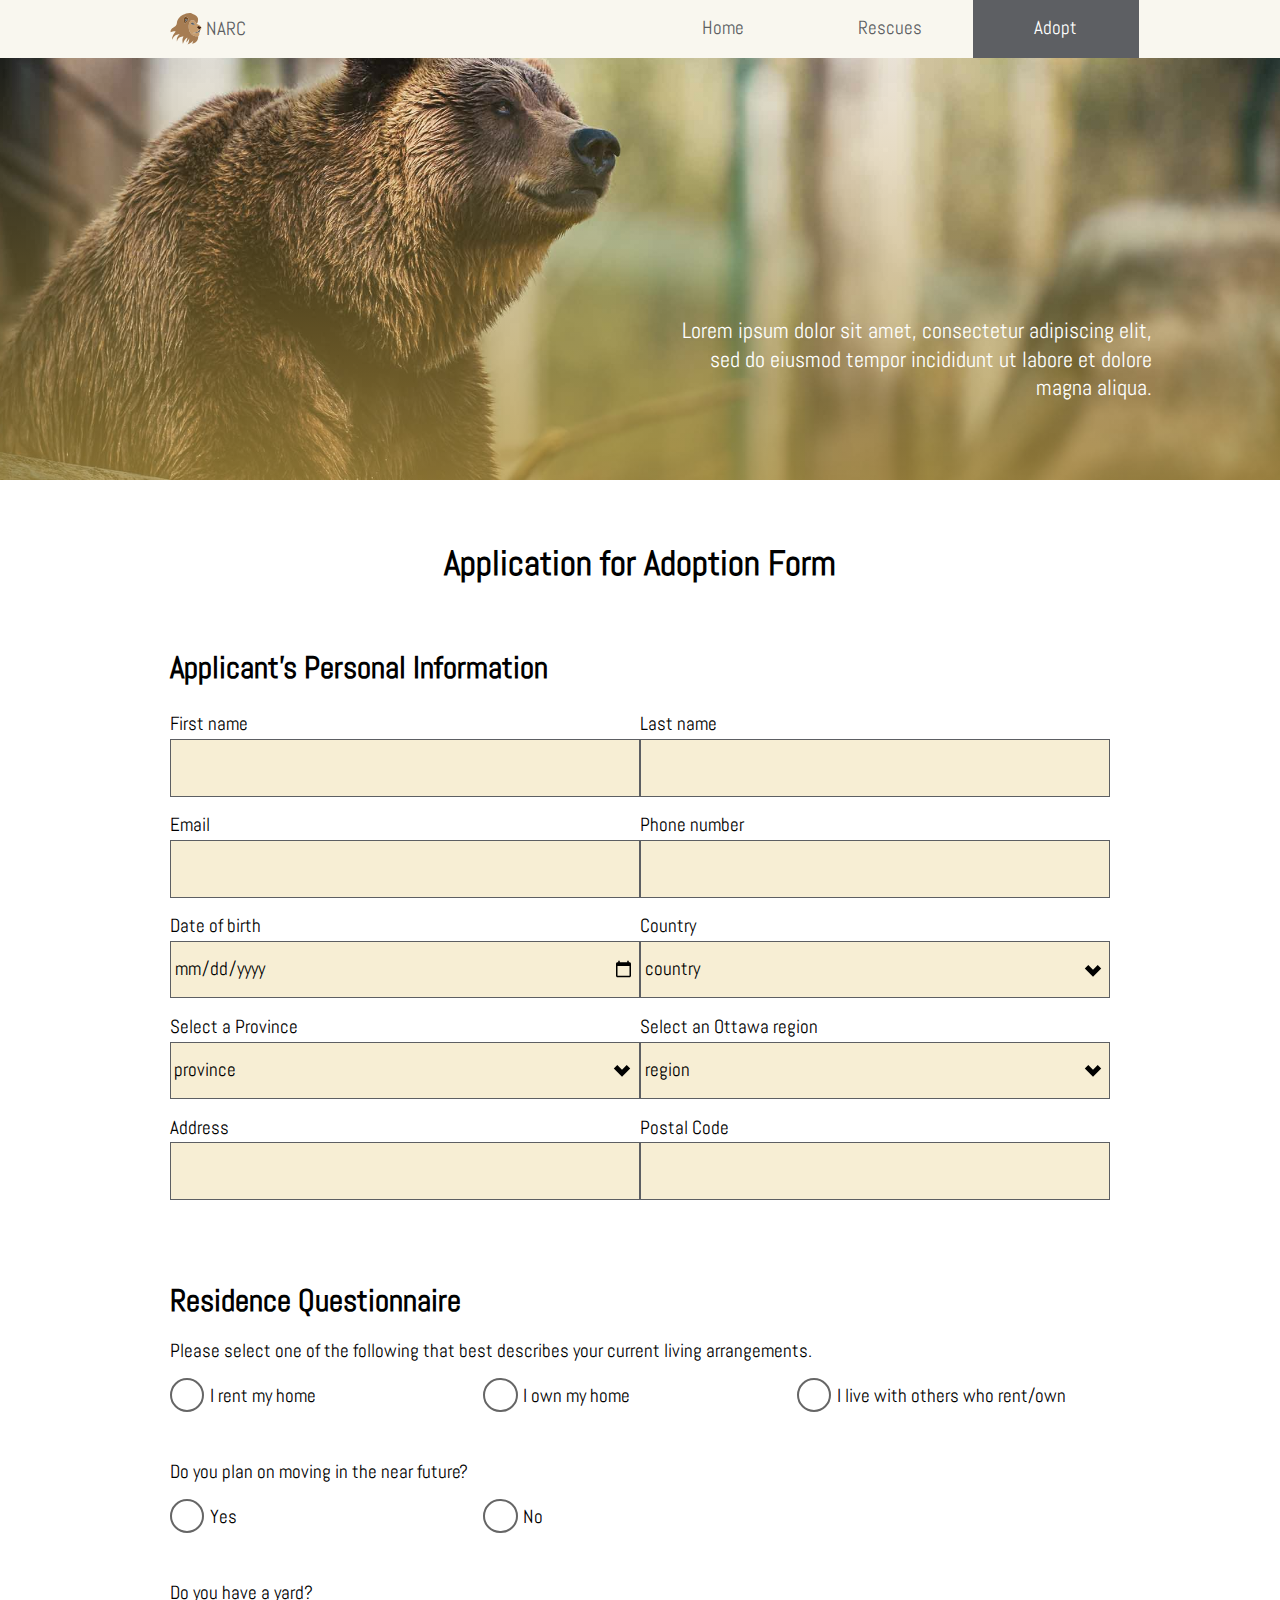
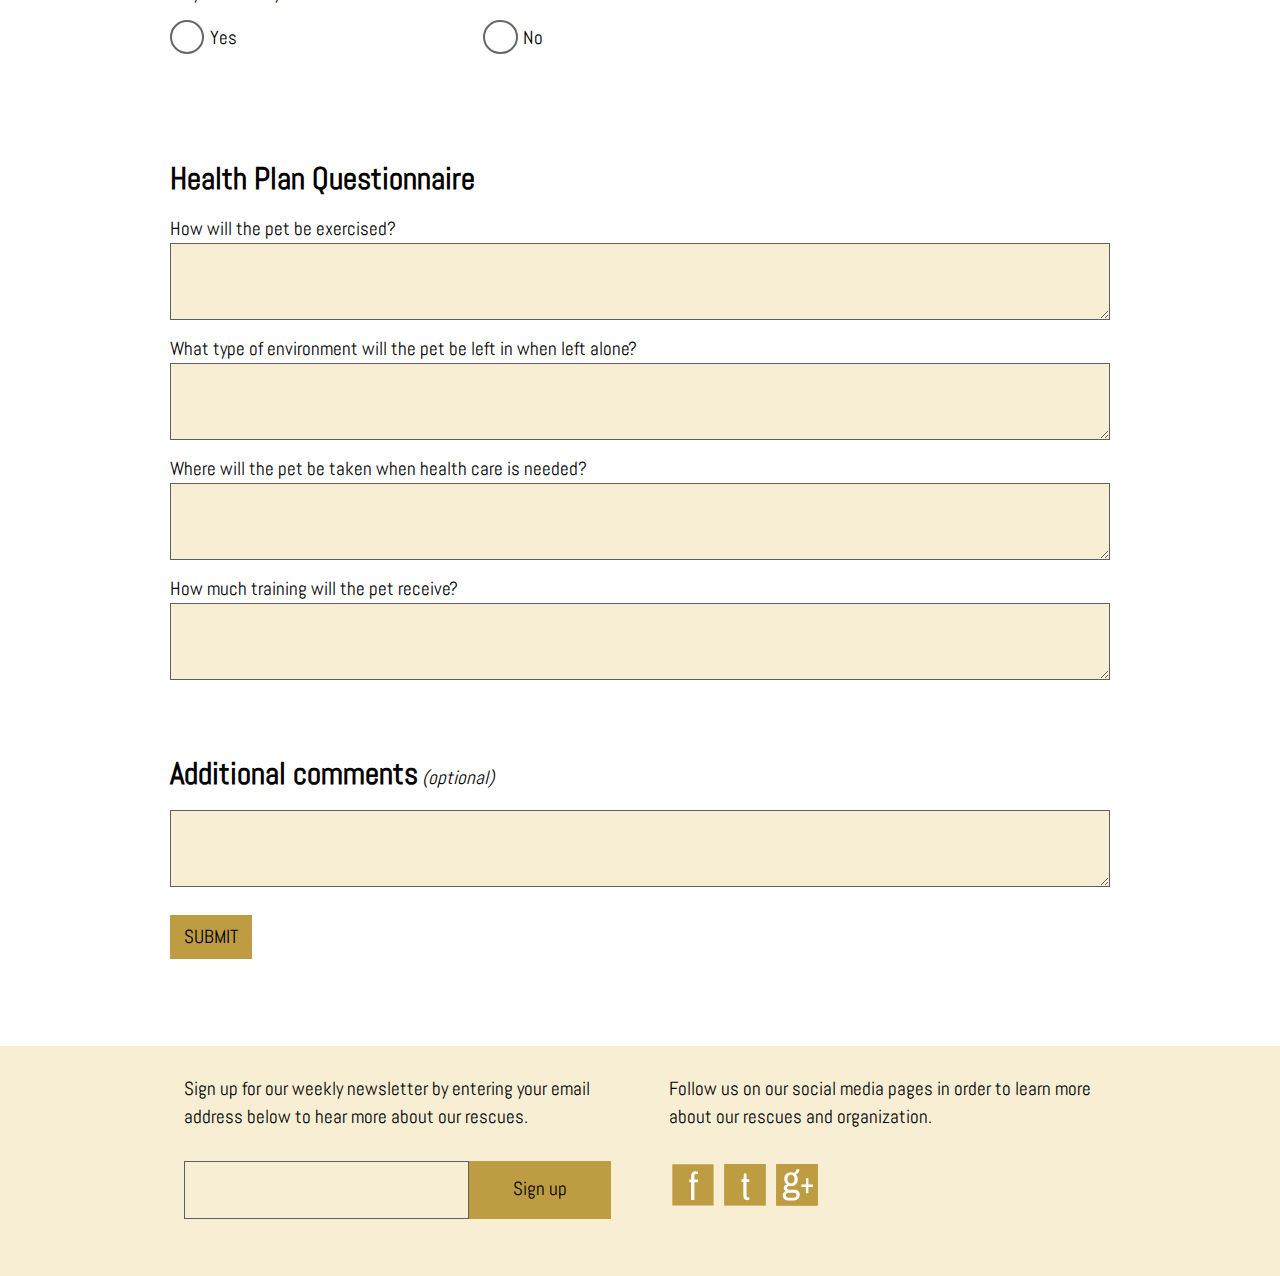
==== adopt.html @ c98e491b "Finally fix form elements" ====
<!DOCTYPE html>
<html lang="en-ca">
<head>
  <meta charset="utf-8">
  <title>NARC - Adopt</title>
  <meta name="viewport" content="width=device-width,initial-scale=1">
  <link rel="shortcut icon" href="favicon.ico">
  <link rel="icon" type="image/png" href="favicon-196.png">
  <link rel="icon" type="image/png" href="favicon-48.png">
  <link href="css/modules.css" rel="stylesheet">
  <link href="css/grid.css" rel="stylesheet">
  <link href="css/type.css" rel="stylesheet">
  <link href="css/main.css" rel="stylesheet">
  <link href="https://fonts.googleapis.com/css?family=Abel|Archivo+Narrow:400,700" rel="stylesheet">
</head>
<body>
  <ul class="skip-links">
    <li><a href="#nav">Skip to navigation</a></li>
    <li><a href="#main">Skip to the main content</a></li>
  </ul>
  <!-- navigation stuff -->

  <header role="banner" class="header">
    <div class="grid wrapper">
      <div class="logo-container unit xs-1 s-1-3 m-1-3 l-1-2 xl-1-2 gutter">
        <a class="logo-link embed embed-16by9" href="index.html">
          <i class="icon i-32 embed-item">
            <svg class="lion-logo"><use xlink:href="images/icons.svg#lion-logo"></use></svg>
          </i>
          <span class="icon-label">NARC</span>
        </a>
      </div>
      <div class="unit xs-1 s-2-3 m-2-3 l-1-2 xl-1-2">
        <nav role="navigation" class="nav" id="nav">
          <ol class="grid list-group-inline text-right">
            <li class="unit xs-1 s-1-3 m-1-3 l-1-3 xl-1-3"><a class="btn-nav island-1-2" href="index.html">Home</a></li>
            <li class="unit xs-1 s-1-3 m-1-3 l-1-3 xl-1-3"><a class="btn-nav island-1-2" href="rescues.html">Rescues</a></li>
            <li class="unit xs-1 s-1-3 m-1-3 l-1-3 xl-1-3"><a class="btn-nav island-1-2 current" href="adopt.html">Adopt</a></li>
          </ol>
        </nav>
      </div>
    </div>
  </header>
  <main role="main" id="main" class="push-2">

    <!-- banner stuff -->
    <div class="grid banner-bear relative push-2">
      <div class="unit xs-1 s-1 m-1 l-1 xl-1 banner-content pin-right-bottom text-right">
        <p class="mega">Lorem ipsum dolor sit amet, consectetur adipiscing elit, sed do eiusmod tempor incididunt ut labore et dolore magna aliqua.</p>
      </div>
    </div>

    <!-- form stuff -->
    <h1 class="text-center">Application for Adoption Form</h1>
    <section>
      <form class="unit xs-1 s-1 m-1 l-1 xl-1 island wrapper" method="POST" action="https://formspree.io/dano0015@algonquinlive.com">
        <fieldset class="unit xs-1 s-1 m-1 l-1 xl-1 push-2">
          <legend class="unit xs-1 s-1 m-1 l-1 xl-1 peta push-1-2">Applicant's Personal Information</legend>
          <div class="unit xs-1 s-1 m-1 l-1 xl-1">
            <div class="grid">
              <div class="unit xs-1 s-1 m-1-2 l-1-2 xl-1-2 push-1-2">
                <label for="first-name">First name</label>
                <input id="first-name" name="name" class="form-item" required>
              </div>
              <div class="unit xs-1 s-1 m-1-2 l-1-2 xl-1-2 push-1-2">
                <label for="last-name">Last name</label>
                <input id="last-name" name="name" class="form-item" required>
              </div>
              <div class="unit xs-1 s-1 m-1-2 l-1-2 xl-1-2 push-1-2">
                <label for="email">Email</label>
                <input id="email" type="email" name="email" class="form-item" required>
              </div>
              <div class="unit xs-1 s-1 m-1-2 l-1-2 xl-1-2 push-1-2">
                <label for="tel">Phone number</label>
                <input id="tel" type="tel" name="tel" class="form-item">
              </div>
              <div class="unit xs-1 s-1 m-1-2 l-1-2 xl-1-2 push-1-2">
                <label for="birthdate">Date of birth</label>
                <input id="birthdate" type="date" class="form-item" required>
              </div>
              <div class="unit xs-1 s-1 m-1-2 l-1-2 xl-1-2 push-1-2">
                <label for="country">Country</label>
                <select id="country" name="country" class="form-item">
                  <option label="country" value="">Select a country</option>
                  <option>Canada</option>
                </select>
              </div>
              <div class="unit xs-1 s-1 m-1-2 l-1-2 xl-1-2 push-1-2">
                <label for="province">Select a Province</label>
                <select id="province" name="province" class="form-item">
                  <option label="province" value="">Select a province</option>
                  <option>Ontario</option>
                </select>
              </div>
              <div class="unit xs-1 s-1 m-1-2 l-1-2 xl-1-2 push-1-2">
                <label for="region">Select an Ottawa region</label>
                <select id="region" name="region" class="form-item">
                  <option label="region" value="">Select an Ottawa region</option>
                  <option>Old city of Ottawa</option>
                  <option>Gloucester</option>
                  <option>Kanata</option>
                  <option>Nepean</option>
                  <option>Osgoode Township</option>
                  <option>Rideau Township</option>
                  <option>West Carleton Township</option>
                </select>
              </div>
              <div class="unit xs-1 s-1 m-1-2 l-1-2 xl-1-2 push-1-2">
                <label for="address">Address</label>
                <input id="address" type="text" name="address" class="form-item">
              </div>
              <div class="unit xs-1 s-1 m-1-2 l-1-2 xl-1-2 push-1-2">
                <label for="postal">Postal Code</label>
                <input id="postal" type="text" name="postal" class="form-item">
              </div>
            </div>
          </div>
        </fieldset>
        <fieldset class="grid push-2">
          <legend class="unit xs-1 s-1 m-1 l-1 xl-1 peta push-1-2">Residence Questionnaire</legend>
          <div class="unit xs-1 s-1 m-1 l-1 xl-1 push-1-2">
            <legend class="not-bold">Please select one of the following that best describes your current living arrangements.</legend>
          </div>
          <div class="unit xs-1 s-1 m-1 l-1 xl-1">
            <div class="grid push">
              <div class="unit xs-1 s-1 m-1-3 l-1-3 xl-1-3 radio-btn">
                <input type="radio" id="rent" name="radio">
                <label for="rent" class="push-1-2">I rent my home</label>
              </div>
              <div class="unit xs-1 s-1 m-1-3 l-1-3 xl-1-3 radio-btn">
                <input type="radio" id="own" name="radio">
                <label for="own" class="push-1-2">I own my home</label>
              </div>
              <div class="unit xs-1 s-1 m-1-3 l-1-3 xl-1-3 radio-btn">
                <input type="radio" id="live" name="radio">
                <label for="live">I live with others who rent/own</label>
              </div>
            </div>
            <div class="unit xs-1 s-1 m-1 l-1 xl-1 push-1-2">
              <legend class="not-bold">Do you plan on moving in the near future?</legend>
            </div>
            <div class="unit xs-1 s-1 m-1 l-1 xl-1 push">
              <div class="grid">
                <div class="unit xs-1 s-1 m-1-3 l-1-3 xl-1-3 radio-btn">
                  <input type="radio" id="yes" name="radio">
                  <label class="push-1-2" for="yes">Yes</label>
                </div>
                <div class="unit xs-1 s-1 m-1-3 l-1-3 xl-1-3 radio-btn">
                  <input type="radio" id="no" name="radio">
                  <label class="push-1-2" for="no">No</label>
                </div>
              </div>
            </div>
            <div class="unit xs-1 s-1 m-1 l-1 xl-1 push-1-2">
              <legend class="not-bold">Do you have a yard?</legend>
            </div>
            <div class="unit xs-1 s-1 m-1 l-1 xl-1 push">
              <div class="grid">
                <div class="unit xs-1 s-1 m-1-3 l-1-3 xl-1-3 radio-btn">
                  <input type="radio" id="yes" name="radio">
                  <label for="yes" class="push-1-2">Yes</label>
                </div>
                <div class="unit xs-1 s-1 m-1-3 l-1-3 xl-1-3 radio-btn">
                  <input type="radio" id="no" name="radio">
                  <label for="no" class="push-1-2">No</label>
                </div>
              </div>
            </div>
          </div>
        </fieldset>
        <fieldset class="grid push-2">
          <legend class="unit xs-1 s-1 m-1 l-1 xl-1 peta push-1-2">Health Plan Questionnaire</legend>
          <div class="unit xs-1 s-1 m-1 l-1 xl-1 push-1-2">
            <label for="health">How will the pet be exercised?</label>
            <textarea class="form-item" id="health" name="health"></textarea>
          </div>
          <div class="unit xs-1 s-1 m-1 l-1 xl-1 push-1-2">
            <label for="environment">What type of environment will the pet be left in when left alone?</label>
            <textarea class="form-item" id="environment" name="environment"></textarea>
          </div>
          <div class="unit xs-1 s-1 m-1 l-1 xl-1 push-1-2">
            <label for="vet">Where will the pet be taken when health care is needed?</label>
            <textarea class="form-item" id="vet" name="vet"></textarea>
          </div>
          <div class="unit xs-1 s-1 m-1 l-1 xl-1 push-1-2">
            <label for="training">How much training will the pet receive?</label>
            <textarea class="form-item" id="training" name="training"></textarea>
          </div>
        </fieldset>
        <div class="push">
          <label class="peta push-1-2 bold" for="comments">Additional comments<i class="not-bold kilo"> (optional)</i></label>
          <textarea class="form-item" id="comments" name="comments"></textarea>
        </div>
        <button class="btn btn-ghost page-btn" type="submit">SUBMIT</button>
      </form>
    </section>
  </main>
  <footer role="contentinfo" class="pad-t">
    <section class="grid gutter-1-2 wrapper">
      <div class="unit xs-1 s-1 m-1-2 l-1-2 xl-1-2 gutter push-2">
        <form method="post" action="//formspree.io/dano0015@algonquinlive.com" class="grid">
          <label id="email-address" class="unit xs-1 s-1 m-1 l-1 xl-1 push" for="email">Sign up for our weekly newsletter by entering your email address below to hear more about our rescues.</label>
          <input id="email-address-input" class="form-item unit xs-1 s-1 m-2-3 l-2-3 xl-2-3" type="email" required>
          <button class="btn btn-ghost unit xs-1 s-1 m-1-3 l-1-3 xl-1-3" type="submit" aria-label="submit email address form">Sign up</button>
        </form>
      </div>
      <div class="unit xs-1 s-1 m-1-2 l-1-2 xl-1-2 gutter">
        <p>Follow us on our social media pages in order to learn more about our rescues and organization.</p>
        <ul class="list-group-inline">
          <li>
            <a href="#" aria-label="link to company's facebook page">
              <i class="icon i-48">
                <svg><use xlink:href="images/social-icons.svg#facebook-icon"></use></svg>
              </i>
            </a>
          </li>
          <li>
            <a href="#" aria-label="link to company's twitter page">
              <i class="icon i-48">
                <svg><use xlink:href="images/social-icons.svg#twitter-icon"></use></svg>
              </i>
            </a>
          </li>
          <li>
            <a href="#" aria-label="link to company's google plus page">
              <i class="icon i-48">
                <svg><use xlink:href="images/social-icons.svg#google-icon"></use></svg>
              </i>
            </a>
          </li>
        </ul>
      </div>
    </section>
  </footer>
</body>

</html>
---- css/modules.css ----
/*
 * Modulifier || Code released under the UNLICENSE
 * Code under other copyrights & licenses listed below.
 * https://modulifier.web-dev.tools/#responsive;images;list-group;embed;media-object;icons;hidden;positioning;nice-lists;forms;buttons;accessibility;print
 */

@-moz-viewport { width: device-width; scale: 1; }
@-ms-viewport { width: device-width; scale: 1; }
@-o-viewport { width: device-width; scale: 1; }
@-webkit-viewport { width: device-width; scale: 1; }
@viewport { width: device-width; scale: 1; }

html {
  box-sizing: border-box;
  -moz-text-size-adjust: 100%;
  -ms-text-size-adjust: 100%;
  -webkit-text-size-adjust: 100%;
  text-size-adjust: 100%;
}

*, *::before, *::after {
  box-sizing: inherit;
}

body {
  margin: 0;
}

article,
aside,
details,
figcaption,
figure,
footer,
header,
main,
menu,
nav,
section,
summary {
  display: block;
}

audio,
canvas,
progress,
video {
  display: inline-block;
  vertical-align: baseline;
}

template {
  display: none;
}

details {
  cursor: pointer;
}

audio:not([controls]) {
  display: none;
  height: 0;
}

a,
area,
button,
input,
label,
select,
textarea,
[tabindex] {
  -ms-touch-action: manipulation;
  touch-action: manipulation;
}

img {
  border: 0;
}

.img-flex,
.img-flex img {
  display: block;
  width: 100%;
}

svg {
  fill: currentColor;
}

svg:not(:root) {
  overflow: hidden;
}

svg.img-flex {
  width: 100%;
  height: 100%;
}

.image-replacement, .ir {
  overflow: hidden;
  direction: ltr;
  text-align: left;
  text-indent: 100%;
  white-space: nowrap;
}

.list-group, .list-group-inline, .list-group--inline {
  padding-left: 0;
  list-style-type: none;
}

.list-group > dd {
  margin-left: 0;
}

.list-group-inline::before,
.list-group-inline::after,
.list-group--inline::before,
.list-group--inline::after {
  content: "";
  display: table;
}

.list-group-inline::after,
.list-group--inline::after {
  clear: both;
}

.list-group-inline > li,
.list-group--inline > li {
  display: inline-block;
}

.list-group-inline > dt,
.list-group--inline > dt {
  clear: left;
  float: left;
  width: 11em;
}

.list-group-inline > dd,
.list-group--inline > dd {
  float: left;
  min-width: 12em;
}

.embed {
  margin-left: 0;
  margin-right: 0;
  overflow: hidden;
  position: relative;
  width: 100%;
}

.embed-1by1, .embed--1by1 {
  padding-top: 100%; /* Square */
}

.embed-4by3, .embed--4by3 {
  padding-top: 75%; /* Traditional TV/computer screens */
}

.embed-iso216, .embed--iso216 {
  padding-top: 70.92%; /* A-standard paper sizes */
}

.embed-3by2, .embed--3by2 {
  padding-top: 66.6%; /* Classic 35 mm film & most digital photos, landscape */
}

.embed-2by3, .embed--2by3 {
  padding-top: 150%; /* Classic 35 mm film & most digital photos, portrait */
}

.embed-golden, .embed--golden {
  padding-top: 61.8%; /* The Golden Ratio */
}

.embed-16by9, .embed--16by9 {
  padding-top: 56.25%; /* HD TV */
}

.embed-185by100, .embed--185by100 {
  padding-top: 54.05%; /* Common widescreen cinema */
}

.embed-24by10, .embed--24by10 {
  padding-top: 41.667%; /* Widescreen cinema: 2.4:1 */
}

.embed-3by1, .embed--3by1 {
  padding-top: 33.3333%; /* Panorama photos */
}

.embed-4by1, .embed--4by1 {
  padding-top: 25%; /* Polyvision */
}

.embed-5by1, .embed--5by1 {
  padding-top: 20%; /* Really wide... */
}

.embed-item, .embed__item {
  min-height: 100%;
  left: 0;
  position: absolute;
  top: 0;
  width: 100%;
}

.media {
  overflow: hidden;
}

.media-img, .media__img {
  float: left;
}

.media-img-reversed, .media__img--reversed {
  float: right;
}

.media-img-stacked, .media__img--stacked {
  float: none;
}

.media-body, .media__body {
  overflow: hidden;
  min-width: 12em; /* Slightly less than 200px, responsiveness built in */
}

.icon {
  display: inline-block;
  position: relative;
  background: transparent none no-repeat center center;
  background-size: contain;
  vertical-align: middle;
}

.i-16, .i--16 {
  height: 16px;
  width: 16px;
}

.i-18, .i--18 {
  height: 18px;
  width: 18px;
}

.i-20, .i--20 {
  height: 20px;
  width: 20px;
}

.i-24, .i--24 {
  height: 24px;
  width: 24px;
}

.i-32, .i--32 {
  height: 32px;
  width: 32px;
}

.i-48, .i--48 {
  height: 48px;
  width: 48px;
}

.i-64, .i--64 {
  height: 64px;
  width: 64px;
}

.i-96, .i--96 {
  height: 96px;
  width: 96px;
}

.i-128, .i--128 {
  height: 128px;
  width: 128px;
}

.i-192, .i--192 {
  height: 192px;
  width: 192px;
}

.i-256, .i--256 {
  height: 256px;
  width: 256px;
}

.icon img,
.icon svg {
  left: 0;
  height: 100%;
  position: absolute;
  top: 0;
  width: 100%;
  fill: currentColor;
}

.icon-label {
  vertical-align: middle;
}

.icon-link,
.icon-link:focus,
.icon-link:hover {
  text-decoration: none;
}

[hidden], .hidden {
  /* stylelint-disable declaration-no-important */
  display: none !important;
  visibility: hidden !important;
  /* stylelint-enable */
}

.visually-hidden {
  height: 1px;
  margin: -1px;
  overflow: hidden;
  padding: 0;
  position: absolute;
  width: 1px;
  border: 0;
  clip: rect(0 0 0 0);
  clip-path: inset(50%);
}

.visually-hidden.focusable:active, .visually-hidden.focusable:focus {
  height: auto;
  margin: 0;
  overflow: visible;
  position: static;
  width: auto;
  clip: auto;
  clip-path: none;
}

.invisible {
  visibility: hidden;
}

.chop,
.crop {
  overflow: hidden;
}

.truncate {
  max-width: 100%;
  overflow: hidden;
  width: 100%;
  text-overflow: ellipsis;
  white-space: nowrap;
}

.scrollable {
  max-width: 100%;
  overflow-x: auto;
  overflow-y: hidden;
  -webkit-overflow-scrolling: touch;
}

.clearfix::after {
  content: " ";
  display: block;
  clear: both;
}

.left {
  float: left;
}

.right {
  float: right;
}

.center-text,
.center-flow {
  text-align: center;
}

.center-block {
  margin-left: auto;
  margin-right: auto;
}

.no-auto-margins,
.not-centered {
  /* stylelint-disable declaration-no-important */
  margin-left: 0 !important;
  margin-right: 0 !important;
  /* stylelint-enable */
}

.center-content,
.center-content-vertical,
.center-contents,
.center-contents-vertical {
  display: -webkit-flex;
  display: -ms-flexbox;
  display: flex;
  -webkit-justify-content: center;
  -ms-flex-pack: center;
  justify-content: center;
  -webkit-align-items: center;
  -ms-flex-align: center;
  align-items: center;
  -webkit-align-content: center;
  -ms-flex-line-pack: center;
  align-content: center;
  -webkit-flex-direction: column wrap;
  -ms-flex-direction: column wrap;
  flex-flow: column wrap;
}

.center-content-start,
.center-content-vertical-start,
.center-contents-start,
.center-contents-vertical-start {
  display: -webkit-flex;
  display: -ms-flexbox;
  display: flex;
  -webkit-justify-content: center;
  -ms-flex-pack: center;
  justify-content: center;
  -webkit-flex-direction: column wrap;
  -ms-flex-direction: column wrap;
  flex-flow: column wrap;
}

.center-content-horizontal,
.center-contents-horizontal {
  display: -webkit-flex;
  display: -ms-flexbox;
  display: flex;
  -webkit-justify-content: center;
  -ms-flex-pack: center;
  justify-content: center;
  -webkit-align-items: center;
  -ms-flex-align: center;
  align-items: center;
  -webkit-align-content: center;
  -ms-flex-line-pack: center;
  align-content: center;
  -webkit-flex-direction: row wrap;
  -ms-flex-direction: row wrap;
  flex-flow: row wrap;
}

.inline {
  display: inline;
}

.block {
  display: block;
}

.inline-block, .ib {
  display: inline-block;
}

.valign-top {
  vertical-align: top;
}

.valign-bottom {
  vertical-align: bottom;
}

.valign-middle {
  vertical-align: middle;
}

.fixed {
  position: fixed;
}

.relative {
  position: relative;
}

[class*="pin-"],
.absolute {
  position: absolute;
}

.static {
  position: static;
}

.zindex-1 {
  z-index: 1;
}

.zindex-2 {
  z-index: 2;
}

.zindex-3 {
  z-index: 3;
}

.zindex-1000 {
  z-index: 1000;
}

.pin-top-left,
.pin-left-top,
.pin-tl,
.pin-lt {
  top: 0;
  left: 0;
}

.pin-top-right,
.pin-right-top,
.pin-tr,
.pin-rt {
  top: 0;
  right: 0;
}

.pin-bottom-left,
.pin-left-bottom,
.pin-bl,
.pin-lb {
  bottom: 0;
  left: 0;
}

.pin-bottom-right,
.pin-right-bottom,
.pin-br,
.pin-rb {
  bottom: 0;
  right: 0;
}

.pin-top-center,
.pin-center-top,
.pin-tc,
.pin-ct {
  left: 50%;
  top: 0;
  transform: translateX(-50%);
}

.pin-bottom-center,
.pin-center-bottom,
.pin-bc,
.pin-cb {
  bottom: 0;
  left: 50%;
  transform: translateX(-50%);
}

.pin-center-left,
.pin-left-center,
.pin-cl,
.pin-lc {
  left: 0;
  top: 50%;
  transform: translateY(-50%);
}

.pin-center-right,
.pin-right-center,
.pin-cr,
.pin-rc {
  right: 0;
  top: 50%;
  transform: translateY(-50%);
}

.pin-center, .pin-c {
  left: 50%;
  top: 50%;
  transform: translate(-50%, -50%);
}

.width-quarter, .w-1-4 {
  width: 25%;
}

.width-half, .w-1-2 {
  width: 50%;
}

.width-full, .w-1 {
  width: 100%;
}

.height-quarter, .h-1-4 {
  height: 25%;
}

.height-half, .h-1-2 {
  height: 50%;
}

.height-full, .h-1 {
  height: 100%;
}

.height-win-quarter, .h-w-1-4 {
  height: 25vh;
  max-height: 46em;
}

.height-win-half, .h-w-1-2 {
  height: 50vh;
  max-height: 46em;
}

.height-win-full, .h-w-1 {
  height: 100vh;
  max-height: 46em;
}

ul {
  list-style-type: none;
}

ul > li::before {
  content: "·";
  float: left;
  margin-left: -1.6em;
  width: 1.3em;
  text-align: right;
}

ol {
  counter-reset: ol-simple-numbers;
  list-style-type: none;
}

ol > li::before {
  float: left;
  margin-left: -1.6em;
  width: 1.3em;
  counter-increment: ol-simple-numbers;
  content: counter(ol-simple-numbers);
  text-align: right;
}

.list-group > li::before,
.list-group-inline > li::before,
.list-group--inline > li::before {
  content: none;
}

/* stylelint-disable no-descending-specificity */

/*
 * (c) Nicolas Gallagher and Jonathan Neal of Normalize.css || MIT License
 *     https://necolas.github.io/normalize.css/
 */

button,
input,
optgroup,
select,
textarea {
  color: inherit;
  font: inherit;
  margin: 0;
}

button,
input {
  overflow: visible;
}

button,
select {
  text-transform: none;
}

button,
html [type="button"],
[type="reset"],
[type="submit"] {
  -webkit-appearance: button;
  cursor: pointer;
}

button[disabled],
html input[disabled] {
  cursor: default;
}

button::-moz-focus-inner,
input::-moz-focus-inner {
  border: 0;
  padding: 0;
}

[type="checkbox"],
[type="radio"] {
  opacity: 0;
  position: absolute;
  height: 1px;
  width: 1px;
}

[type="number"]::-webkit-inner-spin-button,
[type="number"]::-webkit-outer-spin-button {
  height: auto;
}

[type="search"]::-webkit-search-cancel-button,
[type="search"]::-webkit-search-decoration {
  -webkit-appearance: none;
}

fieldset {
  padding-left: 0;
  padding-right: 0;

  border: 0;
  border-top: 2px solid #666;
}

legend {
  color: inherit;
  display: table;
  max-width: 100%;
  padding: 0 .3em 0 0;
  white-space: normal;

  border: 0;

  font-weight: bold;
}

optgroup {
  font-weight: bold;
}

::-webkit-input-placeholder {
  color: inherit;
  opacity: .54;
}

::-webkit-file-upload-button {
  -webkit-appearance: button;
  font: inherit;
}

/* End Normalize.css code */

label,
.label-block {
  display: block;
  cursor: pointer;
}

[type="checkbox"] + label,
[type="radio"] + label,
.label-inline {
  display: inline-block;
}

input:not([type]),
[type="text"],
[type="number"],
[type="search"],
[type="url"],
[type="email"],
[type="password"],
[type="tel"],
[type="datetime-local"],
[type="month"],
[type="week"],
[type="date"],
[type="time"],
[type="range"],
select,
textarea {
  -moz-appearance: none;
  -webkit-appearance: none;
  appearance: none;
}

input,
textarea {
  display: block;
  width: 100%;

  background-color: #fff;
  border: 2px solid #666;
  border-radius: 0;
}

label {
  vertical-align: middle;
}

textarea {
  max-width: 100%;
  min-height: 4em;
  overflow: auto;
}

[type="color"] {
  display: inline-block;
  width: 2em;
}

select {
  display: block;
  width: 100%;

  background-image: url("data:image/svg+xml,%3Csvg xmlns='http://www.w3.org/2000/svg' width='256' height='256' viewBox='0 0 256 256'%3E%3Cpath fill='none' stroke='%23000' stroke-miterlimit='10' stroke-width='70' d='M36.3 82.1l91.9 91.8 91.5-91.8'/%3E%3C/svg%3E");
  background-repeat: no-repeat;
  background-position: calc(100% - .4em) center;
  background-size: 18px auto;
  background-color: #fff;
  border: 2px solid #666;
  border-radius: 0;
}

[type="checkbox"] + label::before {
  content: " ";
  display: inline-block;
  height: 1.8em;
  margin-right: .3em;
  position: relative;
  vertical-align: middle;
  top: -.1em;
  width: 1.8em;

  background-color: #fff;
  background-size: cover;
  border: 2px solid #666;

  line-height: inherit;
}

[type="checkbox"]:checked + label::before {
  background-image: url("data:image/svg+xml,%3Csvg xmlns='http://www.w3.org/2000/svg' width='256' height='256' viewBox='0 0 256 256'%3E%3Cpath fill='none' stroke='%23000' stroke-miterlimit='10' stroke-width='50' d='M49.9 130.1l50.8 50.7L206.1 75.2'/%3E%3C/svg%3E");
}

[type="checkbox"]:focus + label::before {
  outline: 3px solid #000;
  z-index: 1000;
}

[type="radio"] + label::before {
  content: " ";
  display: inline-block;
  height: 1.8em;
  margin-right: .3em;
  position: relative;
  vertical-align: middle;
  top: -.1em;
  width: 1.8em;

  background-color: #fff;
  background-size: cover;
  border: 2px solid #666;
  border-radius: 50%;

  line-height: inherit;
}

[type="radio"]:checked + label::before {
  background-image: url("data:image/svg+xml,%3Csvg xmlns='http://www.w3.org/2000/svg' width='256' height='256' viewBox='0 0 256 256'%3E%3Ccircle cx='128' cy='128' r='70.4'/%3E%3C/svg%3E");
}

[type="radio"]:focus + label::before,
[type="radio"] + label:focus::before {
  box-shadow: 0 0 0 3px #000;
  z-index: 1000;
}

[type="range"] {
  border: 0;
  background-color: #fff;
}

[type="range"]::-webkit-slider-runnable-track {
  height: 6px;

  -webkit-appearance: none;
  appearance: none;
  background-color: #ccc;
  border: 0;
  border-radius: 3px;
}

[type="range"]:active::-webkit-slider-runnable-track {
  background-color: #ccc;
}

[type="range"]::-moz-range-track {
  height: 6px;

  -moz-appearance: none;
  appearance: none;
  background-color: #ccc;
  border: 0;
  border-radius: 3px;
}

[type="range"]:active::-moz-range-track {
  background-color: #ccc;
}

[type="range"]::-ms-track {
  height: 6px;

  -ms-appearance: none;
  appearance: none;
  background-color: #ccc;
  border: 0;
  border-radius: 3px;
}

[type="range"]:active::-ms-track {
  background-color: #ccc;
}

[type="range"]::-webkit-slider-thumb {
  margin-top: -4px;
  height: 16px;
  width: 16px;

  -webkit-appearance: none;
  appearance: none;
  background-color: #000;
  border: none;
  border-radius: 50%;
}

[type="range"]:hover::-webkit-slider-thumb {
  background-color: #000;
}

[type="range"]:active::-webkit-slider-thumb {
  background-color: #000;
}

[type="range"]::-moz-range-thumb {
  margin-top: -4px;
  height: 16px;
  width: 16px;

  -webkit-appearance: none;
  appearance: none;
  background-color: #000;
  border: none;
  border-radius: 50%;
}

[type="range"]:hover::-moz-range-thumb {
  background-color: #000;
}

[type="range"]:active::-moz-range-thumb {
  background-color: #000;
}

[type="range"]::-ms-thumb {
  margin-top: -4px;
  height: 16px;
  width: 16px;

  -webkit-appearance: none;
  appearance: none;
  background-color: #000;
  border: none;
  border-radius: 50%;
}

[type="range"]:hover::-ms-thumb {
  background-color: #000;
}

[type="range"]:active::-ms-thumb {
  background-color: #000;
}

[type="checkbox"].hide-custom-input + label::before,
[type="checkbox"] + .hide-custom-input::before,
[type="radio"].hide-custom-input + label::before,
[type="radio"] + .hide-custom-input::before {
  content: none;
  display: none;
}

/* stylelint-enable */

.link-box {
  display: block;
  text-decoration: none;
}

/* stylelint-disable no-descending-specificity */

button,
.btn {
  cursor: pointer;
  display: inline-block;
  margin: 0;
  overflow: visible;
  padding: .375em .75em .42em;
  -webkit-appearance: none;
  -moz-appearance: none;
  appearance: none;
  background-color: #333;
  border-radius: 4px;
  border: 3px solid #333;
  color: #fff;
  font: inherit;
  text-decoration: none;
  text-transform: none;
}

button::-moz-focus-inner {
  border: 0;
  padding: 0;
}

/* stylelint-enable */

button:focus,
button:hover,
.btn:focus,
.btn:hover {
  background-color: #000;
  border-color: #000;
  color: #fff;
}

button[disabled] {
  cursor: default;
}

.btn-light, .btn--light {
  background-color: #e2e2e2;
  border-color: #e2e2e2;
  color: #000;
}

.btn-light:focus,
.btn-light:hover,
.btn--light:focus,
.btn--light:hover {
  background-color: #666;
  border-color: #666;
  color: #fff;
}

.btn-ghost,
.btn--ghost {
  background-color: transparent;
  border-color: #333;
  color: #000;
}

.btn-ghost:focus,
.btn-ghost:hover,
.btn--ghost:focus,
.btn--ghost:hover {
  background-color: #e2e2e2;
  border-color: #000;
  color: #000;
}

.btn-link {
  display: inline;
  padding: 0;
  background-color: transparent;
  border-radius: 0;
  border: 0;
  color: inherit;
}

.btn-link:focus,
.btn-link:hover {
  background-color: transparent;
  color: inherit;
}

a:hover, a:active {
  outline: none;
}

a:focus,
[tabindex="0"]:focus,
details:focus,
summary:focus,
input:focus,
textarea:focus,
button:focus,
select:focus {
  outline: 3px solid #000;
  outline-offset: 0;
}

a:focus, [tabindex="0"]:focus {
  outline-offset: 3px;
}

.skip-links {
  margin: 0;
  padding: 0;
  list-style-type: none;
}

.skip-links > li::before {
  content: none; /* Remove the bullets if nice lists is selected */
}

.skip-links a,
.skip-links button {
  padding: .5em .75em;
  position: absolute;
  top: -10em;
  z-index: 10000; /* To make sure they're always on top */
  background-color: #000;
  border: 0;
  color: #fff;
  font-size: 1.125rem;
  font-weight: bold;
  text-decoration: none;
}

.skip-links a:focus,
.skip-links button:focus {
  outline-offset: 3px;
  top: 0;
}

[aria-busy="true"] {
  cursor: progress;
}

[aria-controls] {
  cursor: pointer;
}

[aria-disabled] {
  cursor: default;
}

.print-only {
  display: none;
  visibility: hidden;
}

.page-break-before {
  page-break-before: always;
}

.page-break-after {
  page-break-after: always;
}

.no-page-break-inside {
  page-break-inside: avoid;
}

@media print {

  /* stylelint-disable declaration-no-important */

  .no-print {
    display: none !important;
    visibility: hidden !important;
  }

  .print-only,
  .force-print {
    display: block !important;
    visibility: visible !important;
  }

  /* stylelint-enable */

  .visually-hidden.force-print {
    height: auto;
    margin: 0;
    overflow: visible;
    padding: 0;
    position: static;
    width: auto;
    border: 0;
    clip: initial;
    clip-path: none;
  }

  /*
   * (c) Fabien Sa || MIT License
   *     http://bafs.github.io/Gutenberg/
   */

  table,
  blockquote,
  pre,
  code,
  figure,
  li,
  hr,
  ul,
  ol,
  a,
  tr {
    page-break-inside: avoid;
  }

  h1, h2, h3, h4, h5, h6, p, a {
    orphans: 3;
    widows: 3;
  }

  h1,
  h2,
  h3,
  h4,
  h5,
  h6 {
    page-break-after: avoid;
    page-break-inside: avoid;
  }

  h1 + p,
  h2 + p,
  h3 + p,
  h4 + p,
  h5 + p,
  h6 + p {
    page-break-before: avoid;
  }

  img {
    page-break-after: auto;
    page-break-before: auto;
    page-break-inside: avoid;
  }

  /* stylelint-disable declaration-no-important */

  pre {
    white-space: pre-wrap !important;
    word-wrap: break-word;
  }

  /* stylelint-enable */

  /* End Gutenberg code */

  /*
   * (c) HTML5 Boilerplate || MIT License
   *     https://html5boilerplate.com/
   */

  /* stylelint-disable declaration-no-important */

  *, *::before, *::after, *::first-letter, *::first-line {
    background: none transparent !important;
    color: #000 !important;
    box-shadow: none !important;
    text-shadow: none !important;
  }

  /* stylelint-enable */

  a, a:visited {
    text-decoration: underline;
  }

  a[href]::after {
    content: " (" attr(href) ")";
  }

  abbr[title]::after {
    content: " (" attr(title) ")";
  }

  a[href^="#"]::after,
  a[href^="javascript:"]::after,
  a.no-print-href::after,
  a.href-no-print::after {
    content: "";
  }

  thead {
    display: table-header-group;
  }

  /* End HTML5 Boilerplate code */

}
---- css/grid.css ----
/*
  Gridifier || Code released under the UNLICENSE
  https://gridifier.web-dev.tools/#xs,4,0,0,0;s,4,25,0,0;m,4,38,1,1;l,4,60,1,1
*/

.grid {
  margin: 0;
  padding: 0;
  letter-spacing: -.31em;
  text-rendering: optimizeSpeed;
  display: -webkit-flex;
  display: -ms-flexbox;
  display: flex;
  -webkit-flex-flow: row wrap;
  -ms-flex-flow: row wrap;
  flex-flow: row wrap;
}

.grid-bottom {
  -webkit-align-items: flex-end;
  -ms-align-items: flex-end;
  align-items: flex-end;
}

.grid-middle {
  -webkit-align-items: center;
  -ms-align-items: center;
  align-items: center;
}

.grid-stretch {
  -webkit-align-items: stretch;
  -ms-align-items: stretch;
  align-items: stretch;
}

.opera-only :-o-prefocus,
.grid {
  word-spacing: -.43em;
}

.unit {
  letter-spacing: normal;
  text-rendering: auto;
  vertical-align: top;
  word-spacing: normal;
  display: inline-block;
  visibility: visible;
}

.grid-bottom .unit {
  vertical-align: bottom;
}

.grid-middle .unit {
  vertical-align: middle;
}

[class*="unit-push-"],
[class*="unit-pull-"] {
  position: relative;
}

.unit-content-distribute {
  display: -ms-flexbox;
  display: -webkit-flex;
  display: flex;
  -ms-flex-direction: column;
  -webkit-flex-direction: column;
  flex-direction: column;
  -ms-flex-pack: justify;
  -webkit-justify-content: space-between;
  justify-content: space-between;
}

.unit-content-center,
.unit-content-center-vertical {
  display: -webkit-flex;
  display: -ms-flexbox;
  display: flex;
  -webkit-justify-content: center;
  -ms-flex-pack: center;
  justify-content: center;
  -webkit-align-items: center;
  -ms-flex-align: center;
  align-items: center;
  -webkit-align-content: center;
  -ms-flex-line-pack: center;
  align-content: center;
  -webkit-flex-direction: column wrap;
  -ms-flex-direction: column wrap;
  flex-flow: column wrap;
}

.unit-content-center-horizontal {
  display: -webkit-flex;
  display: -ms-flexbox;
  display: flex;
  -webkit-justify-content: center;
  -ms-flex-pack: center;
  justify-content: center;
  -webkit-align-items: center;
  -ms-flex-align: center;
  align-items: center;
  -webkit-align-content: center;
  -ms-flex-line-pack: center;
  align-content: center;
  -webkit-flex-direction: row wrap;
  -ms-flex-direction: row wrap;
  flex-flow: row wrap;
}

.content-fill,
.content-stretch {
  -ms-flex-grow: 2;
  -webkit-flex-grow: 2;
  flex-grow: 2;
  max-width: 100%; /* @bugfix: IE 10, 11 */
}

.content-shrink {
  -ms-align-self: center;
  -webkit-align-self: center;
  align-self: center;
}

.unit-xs-hidden,
.xs-0 {
  display: none;
  visibility: hidden;
}

.unit-xs-centered {
  margin: 0 auto;
}

.unit-xs-1,
.xs-1 {
  display: block;
  visibility: visible;
  width: 100%;
}

.unit-xs-1-2,
.xs-1-2 {
  width: 50%;
}

.unit-xs-1-3,
.xs-1-3 {
  width: 33.3333%;
}

.unit-xs-2-3,
.xs-2-3 {
  width: 66.6667%;
}

.unit-xs-1-4,
.xs-1-4 {
  width: 25%;
}

.unit-xs-3-4,
.xs-3-4 {
  width: 75%;
}

.unit-xs-1-2,
.xs-1-2,
.unit-xs-1-3,
.xs-1-3,
.unit-xs-2-3,
.xs-2-3,
.unit-xs-1-4,
.xs-1-4,
.unit-xs-3-4,
.xs-3-4 {
  display: inline-block;
  visibility: visible;
}

.unit-xs-1-2[class*="-content-"],
.xs-1-2[class*="-content-"],
.unit-xs-1-3[class*="-content-"],
.xs-1-3[class*="-content-"],
.unit-xs-2-3[class*="-content-"],
.xs-2-3[class*="-content-"],
.unit-xs-1-4[class*="-content-"],
.xs-1-4[class*="-content-"],
.unit-xs-3-4[class*="-content-"],
.xs-3-4[class*="-content-"] {
  display: -webkit-flex;
  display: -ms-flexbox;
  display: flex;
}

.unit-xs-content-distribute,
.xs-content-distribute {
  display: -ms-flexbox;
  display: -webkit-flex;
  display: flex;
  -ms-flex-direction: column;
  -webkit-flex-direction: column;
  flex-direction: column;
  -ms-flex-pack: justify;
  -webkit-justify-content: space-between;
  justify-content: space-between;
}

.unit-xs-content-center,
.unit-xs-content-center-vertical {
  display: -webkit-flex;
  display: -ms-flexbox;
  display: flex;
  -webkit-justify-content: center;
  -ms-flex-pack: center;
  justify-content: center;
  -webkit-align-items: center;
  -ms-flex-align: center;
  align-items: center;
  -webkit-align-content: center;
  -ms-flex-line-pack: center;
  align-content: center;
  -webkit-flex-direction: column wrap;
  -ms-flex-direction: column wrap;
  flex-flow: column wrap;
}

.unit-xs-content-center-horizontal {
  display: -webkit-flex;
  display: -ms-flexbox;
  display: flex;
  -webkit-justify-content: center;
  -ms-flex-pack: center;
  justify-content: center;
  -webkit-align-items: center;
  -ms-flex-align: center;
  align-items: center;
  -webkit-align-content: center;
  -ms-flex-line-pack: center;
  align-content: center;
  -webkit-flex-direction: row wrap;
  -ms-flex-direction: row wrap;
  flex-flow: row wrap;
}

.xs-content-fill,
.xs-content-stretch {
  -ms-flex-grow: 2;
  -webkit-flex-grow: 2;
  flex-grow: 2;
  max-width: 100%; /* @bugfix: IE 10, 11 */
}

.xs-content-shrink {
  -ms-align-self: center;
  -webkit-align-self: center;
  align-self: center;
}

@media only screen and (min-width: 25em) {

  .unit-s-hidden,
  .s-0 {
    display: none;
    visibility: hidden;
  }

  .unit-s-centered {
    margin: 0 auto;
  }

  .unit-s-1,
  .s-1 {
    display: block;
    visibility: visible;
    width: 100%;
  }

  .unit-s-1-2,
  .s-1-2 {
    width: 50%;
  }

  .unit-s-1-3,
  .s-1-3 {
    width: 33.3333%;
  }

  .unit-s-2-3,
  .s-2-3 {
    width: 66.6667%;
  }

  .unit-s-1-4,
  .s-1-4 {
    width: 25%;
  }

  .unit-s-3-4,
  .s-3-4 {
    width: 75%;
  }

  .unit-s-1-2,
  .s-1-2,
  .unit-s-1-3,
  .s-1-3,
  .unit-s-2-3,
  .s-2-3,
  .unit-s-1-4,
  .s-1-4,
  .unit-s-3-4,
  .s-3-4 {
    display: inline-block;
    visibility: visible;
  }

  .unit-s-1-2[class*="-content-"],
  .s-1-2[class*="-content-"],
  .unit-s-1-3[class*="-content-"],
  .s-1-3[class*="-content-"],
  .unit-s-2-3[class*="-content-"],
  .s-2-3[class*="-content-"],
  .unit-s-1-4[class*="-content-"],
  .s-1-4[class*="-content-"],
  .unit-s-3-4[class*="-content-"],
  .s-3-4[class*="-content-"] {
    display: -webkit-flex;
    display: -ms-flexbox;
    display: flex;
  }

  .unit-s-content-distribute,
  .s-content-distribute {
    display: -ms-flexbox;
    display: -webkit-flex;
    display: flex;
    -ms-flex-direction: column;
    -webkit-flex-direction: column;
    flex-direction: column;
    -ms-flex-pack: justify;
    -webkit-justify-content: space-between;
    justify-content: space-between;
  }

  .unit-s-content-center,
  .unit-s-content-center-vertical {
    display: -webkit-flex;
    display: -ms-flexbox;
    display: flex;
    -webkit-justify-content: center;
    -ms-flex-pack: center;
    justify-content: center;
    -webkit-align-items: center;
    -ms-flex-align: center;
    align-items: center;
    -webkit-align-content: center;
    -ms-flex-line-pack: center;
    align-content: center;
    -webkit-flex-direction: column wrap;
    -ms-flex-direction: column wrap;
    flex-flow: column wrap;
  }

  .unit-s-content-center-horizontal {
    display: -webkit-flex;
    display: -ms-flexbox;
    display: flex;
    -webkit-justify-content: center;
    -ms-flex-pack: center;
    justify-content: center;
    -webkit-align-items: center;
    -ms-flex-align: center;
    align-items: center;
    -webkit-align-content: center;
    -ms-flex-line-pack: center;
    align-content: center;
    -webkit-flex-direction: row wrap;
    -ms-flex-direction: row wrap;
    flex-flow: row wrap;
  }

  .s-content-fill,
  .s-content-stretch {
    -ms-flex-grow: 2;
    -webkit-flex-grow: 2;
    flex-grow: 2;
    max-width: 100%; /* @bugfix: IE 10, 11 */
  }

  .s-content-shrink {
    -ms-align-self: center;
    -webkit-align-self: center;
    align-self: center;
  }

}

@media only screen and (min-width: 38em) {

  .unit-m-hidden,
  .m-0 {
    display: none;
    visibility: hidden;
  }

  .unit-m-centered {
    margin: 0 auto;
  }

  .unit-m-1,
  .m-1 {
    display: block;
    visibility: visible;
    width: 100%;
  }

  .unit-offset-m-0 {
    margin-left: 0;
  }

  .unit-push-m-0,
  .unit-pull-m-0 {
    left: 0;
  }

  .unit-m-1-2,
  .m-1-2 {
    width: 50%;
  }

  .unit-offset-m-1-2 {
    margin-left: 50%;
  }

  .unit-push-m-1-2 {
    left: 50%;
  }

  .unit-pull-m-1-2 {
    left: -50%;
  }

  .unit-m-1-3,
  .m-1-3 {
    width: 33.3333%;
  }

  .unit-offset-m-1-3 {
    margin-left: 33.3333%;
  }

  .unit-push-m-1-3 {
    left: 33.3333%;
  }

  .unit-pull-m-1-3 {
    left: -33.3333%;
  }

  .unit-m-2-3,
  .m-2-3 {
    width: 66.6667%;
  }

  .unit-offset-m-2-3 {
    margin-left: 66.6667%;
  }

  .unit-push-m-2-3 {
    left: 66.6667%;
  }

  .unit-pull-m-2-3 {
    left: -66.6667%;
  }

  .unit-m-1-4,
  .m-1-4 {
    width: 25%;
  }

  .unit-offset-m-1-4 {
    margin-left: 25%;
  }

  .unit-push-m-1-4 {
    left: 25%;
  }

  .unit-pull-m-1-4 {
    left: -25%;
  }

  .unit-m-3-4,
  .m-3-4 {
    width: 75%;
  }

  .unit-offset-m-3-4 {
    margin-left: 75%;
  }

  .unit-push-m-3-4 {
    left: 75%;
  }

  .unit-pull-m-3-4 {
    left: -75%;
  }

  .unit-m-1-2,
  .m-1-2,
  .unit-m-1-3,
  .m-1-3,
  .unit-m-2-3,
  .m-2-3,
  .unit-m-1-4,
  .m-1-4,
  .unit-m-3-4,
  .m-3-4 {
    display: inline-block;
    visibility: visible;
  }

  .unit-m-1-2[class*="-content-"],
  .m-1-2[class*="-content-"],
  .unit-m-1-3[class*="-content-"],
  .m-1-3[class*="-content-"],
  .unit-m-2-3[class*="-content-"],
  .m-2-3[class*="-content-"],
  .unit-m-1-4[class*="-content-"],
  .m-1-4[class*="-content-"],
  .unit-m-3-4[class*="-content-"],
  .m-3-4[class*="-content-"] {
    display: -webkit-flex;
    display: -ms-flexbox;
    display: flex;
  }

  .unit-m-content-distribute,
  .m-content-distribute {
    display: -ms-flexbox;
    display: -webkit-flex;
    display: flex;
    -ms-flex-direction: column;
    -webkit-flex-direction: column;
    flex-direction: column;
    -ms-flex-pack: justify;
    -webkit-justify-content: space-between;
    justify-content: space-between;
  }

  .unit-m-content-center,
  .unit-m-content-center-vertical {
    display: -webkit-flex;
    display: -ms-flexbox;
    display: flex;
    -webkit-justify-content: center;
    -ms-flex-pack: center;
    justify-content: center;
    -webkit-align-items: center;
    -ms-flex-align: center;
    align-items: center;
    -webkit-align-content: center;
    -ms-flex-line-pack: center;
    align-content: center;
    -webkit-flex-direction: column wrap;
    -ms-flex-direction: column wrap;
    flex-flow: column wrap;
  }

  .unit-m-content-center-horizontal {
    display: -webkit-flex;
    display: -ms-flexbox;
    display: flex;
    -webkit-justify-content: center;
    -ms-flex-pack: center;
    justify-content: center;
    -webkit-align-items: center;
    -ms-flex-align: center;
    align-items: center;
    -webkit-align-content: center;
    -ms-flex-line-pack: center;
    align-content: center;
    -webkit-flex-direction: row wrap;
    -ms-flex-direction: row wrap;
    flex-flow: row wrap;
  }

  .m-content-fill,
  .m-content-stretch {
    -ms-flex-grow: 2;
    -webkit-flex-grow: 2;
    flex-grow: 2;
    max-width: 100%; /* @bugfix: IE 10, 11 */
  }

  .m-content-shrink {
    -ms-align-self: center;
    -webkit-align-self: center;
    align-self: center;
  }

}

@media only screen and (min-width: 60em) {

  .unit-l-hidden,
  .l-0 {
    display: none;
    visibility: hidden;
  }

  .unit-l-centered {
    margin: 0 auto;
  }

  .unit-l-1,
  .l-1 {
    display: block;
    visibility: visible;
    width: 100%;
  }

  .unit-offset-l-0 {
    margin-left: 0;
  }

  .unit-push-l-0,
  .unit-pull-l-0 {
    left: 0;
  }

  .unit-l-1-2,
  .l-1-2 {
    width: 50%;
  }

  .unit-offset-l-1-2 {
    margin-left: 50%;
  }

  .unit-push-l-1-2 {
    left: 50%;
  }

  .unit-pull-l-1-2 {
    left: -50%;
  }

  .unit-l-1-3,
  .l-1-3 {
    width: 33.3333%;
  }

  .unit-offset-l-1-3 {
    margin-left: 33.3333%;
  }

  .unit-push-l-1-3 {
    left: 33.3333%;
  }

  .unit-pull-l-1-3 {
    left: -33.3333%;
  }

  .unit-l-2-3,
  .l-2-3 {
    width: 66.6667%;
  }

  .unit-offset-l-2-3 {
    margin-left: 66.6667%;
  }

  .unit-push-l-2-3 {
    left: 66.6667%;
  }

  .unit-pull-l-2-3 {
    left: -66.6667%;
  }

  .unit-l-1-4,
  .l-1-4 {
    width: 25%;
  }

  .unit-offset-l-1-4 {
    margin-left: 25%;
  }

  .unit-push-l-1-4 {
    left: 25%;
  }

  .unit-pull-l-1-4 {
    left: -25%;
  }

  .unit-l-3-4,
  .l-3-4 {
    width: 75%;
  }

  .unit-offset-l-3-4 {
    margin-left: 75%;
  }

  .unit-push-l-3-4 {
    left: 75%;
  }

  .unit-pull-l-3-4 {
    left: -75%;
  }

  .unit-l-1-2,
  .l-1-2,
  .unit-l-1-3,
  .l-1-3,
  .unit-l-2-3,
  .l-2-3,
  .unit-l-1-4,
  .l-1-4,
  .unit-l-3-4,
  .l-3-4 {
    display: inline-block;
    visibility: visible;
  }

  .unit-l-1-2[class*="-content-"],
  .l-1-2[class*="-content-"],
  .unit-l-1-3[class*="-content-"],
  .l-1-3[class*="-content-"],
  .unit-l-2-3[class*="-content-"],
  .l-2-3[class*="-content-"],
  .unit-l-1-4[class*="-content-"],
  .l-1-4[class*="-content-"],
  .unit-l-3-4[class*="-content-"],
  .l-3-4[class*="-content-"] {
    display: -webkit-flex;
    display: -ms-flexbox;
    display: flex;
  }

  .unit-l-content-distribute,
  .l-content-distribute {
    display: -ms-flexbox;
    display: -webkit-flex;
    display: flex;
    -ms-flex-direction: column;
    -webkit-flex-direction: column;
    flex-direction: column;
    -ms-flex-pack: justify;
    -webkit-justify-content: space-between;
    justify-content: space-between;
  }

  .unit-l-content-center,
  .unit-l-content-center-vertical {
    display: -webkit-flex;
    display: -ms-flexbox;
    display: flex;
    -webkit-justify-content: center;
    -ms-flex-pack: center;
    justify-content: center;
    -webkit-align-items: center;
    -ms-flex-align: center;
    align-items: center;
    -webkit-align-content: center;
    -ms-flex-line-pack: center;
    align-content: center;
    -webkit-flex-direction: column wrap;
    -ms-flex-direction: column wrap;
    flex-flow: column wrap;
  }

  .unit-l-content-center-horizontal {
    display: -webkit-flex;
    display: -ms-flexbox;
    display: flex;
    -webkit-justify-content: center;
    -ms-flex-pack: center;
    justify-content: center;
    -webkit-align-items: center;
    -ms-flex-align: center;
    align-items: center;
    -webkit-align-content: center;
    -ms-flex-line-pack: center;
    align-content: center;
    -webkit-flex-direction: row wrap;
    -ms-flex-direction: row wrap;
    flex-flow: row wrap;
  }

  .l-content-fill,
  .l-content-stretch {
    -ms-flex-grow: 2;
    -webkit-flex-grow: 2;
    flex-grow: 2;
    max-width: 100%; /* @bugfix: IE 10, 11 */
  }

  .l-content-shrink {
    -ms-align-self: center;
    -webkit-align-self: center;
    align-self: center;
  }

}
---- css/type.css ----
/*
  Typografier || Code released under the UNLICENSE
  https://typografier.web-dev.tools/#0,100,1.3,1.067,0;38,110,1.4,1.125,1;60,120,1.5,1.125,1;90,130,1.5,1.125,1
*/

html {
  font-size: 100%;
  line-height: 1.3;
}

a {
  background-color: transparent;
  -webkit-text-decoration-skip: objects;
}

sub,
sup {
  font-size: .75em;
  line-height: 1px;
  position: relative;
  vertical-align: baseline;
}

sup {
  top: -.5em;
}

sub {
  bottom: -.25em;
}

pre,
code,
kbd,
samp {
  font-size: 1em;
}

abbr[title] {
  border-bottom: none;
  text-decoration: underline;
  text-decoration: underline dotted;
}

b,
strong {
  font-weight: bold;
}

dfn,
caption {
  font-style: italic;
}

hr {
  border: 0;
  border-top: 2px solid #000;
  height: 0;
}

table {
  border-collapse: collapse;
  border-spacing: 0;
  width: 100%;
  table-layout: fixed;
}

caption {
  text-align: left;
}

th,
td {
  border-bottom: 1px solid #000;
  text-align: left;
  vertical-align: top;
}

thead th {
  vertical-align: bottom;

  border-bottom-width: 2px;
}

.text-left {
  text-align: left;
}

.text-right {
  text-align: right;
}

.text-center {
  text-align: center;
}

.normal {
  font-weight: normal;
  font-style: normal;
}

.not-bold {
  font-weight: normal;
}

.not-italic {
  font-style: normal;
}

.bold {
  font-weight: bold;
}

.italic {
  font-style: italic;
}

.text-upper {
  text-transform: uppercase;
}

.text-lower {
  text-transform: lowercase;
}

.wrapper {
  margin-left: auto;
  margin-right: auto;
  max-width: 52em;
  width: 100%;
}

.wrapper-no-center {
  max-width: 52em;
  width: 100%;
}

.max-length {
  margin-left: auto;
  margin-right: auto;
  max-width: 36em;
  width: 100%;
}

.max-length-no-center {
  max-width: 36em;
  width: 100%;
}

h1,
h2,
h3,
h4,
h5,
h6,
p,
ul,
ol,
dl,
dd,
figure,
blockquote,
details,
hr,
fieldset,
pre,
table,
caption,
menu {
  margin: 0 0 1.3rem;
}

.tenamega {
  font-size: 2.0408rem;
  line-height: 2.925rem;
}

.tenakilo {
  font-size: 1.9127rem;
  line-height: 2.6rem;
}

.tena {
  font-size: 1.7926rem;
  line-height: 2.6rem;
}

.nina {
  font-size: 1.68rem;
  line-height: 2.275rem;
}

.yotta {
  font-size: 1.5745rem;
  line-height: 2.275rem;
}

.zetta {
  font-size: 1.4757rem;
  line-height: 1.95rem;
}

h1,
.exa {
  font-size: 1.383rem;
  line-height: 1.95rem;
}

h2,
.peta {
  font-size: 1.2962rem;
  line-height: 1.95rem;
}

h3,
.tera {
  font-size: 1.2148rem;
  line-height: 1.625rem;
}

h4,
.giga {
  font-size: 1.1385rem;
  line-height: 1.625rem;
}

h5,
.mega {
  font-size: 1.067rem;
  line-height: 1.625rem;
}

h6,
.kilo,
input,
textarea {
  font-size: 1rem;
  line-height: 1.3rem;
}

small,
.milli {
  font-size: .9372rem;
  line-height: 1.3rem;
}

.micro {
  font-size: .8784rem;
  line-height: 1.3rem;
}

.nano {
  font-size: .8232rem;
  line-height: 1.3rem;
}

.pico {
  font-size: .7715rem;
  line-height: 1.3rem;
}

ul {
  padding-left: 1em;
}

ol {
  padding-left: 1.6em;
}

input,
option,
select {
  height: calc(1.3rem + .1625rem + .1625rem);
}

[type="color"] {
  width: calc(1.3rem + .1625rem + .1625rem);
}

[type="checkbox"],
[type="radio"] {
  display: inline-block;
  height: auto;
}

.push {
  margin-bottom: 1.3rem;
}

.push-none,
.push-0 {
  margin-bottom: 0;
}

.push-double,
.push-2 {
  margin-bottom: 2.6rem;
}

.push-three-quarters,
.push-3-4 {
  margin-bottom: .975rem;
}

.push-half,
.push-1-2 {
  margin-bottom: .65rem;
}

.push-quarter,
.push-1-4 {
  margin-bottom: .325rem;
}

.push-eighth,
.push-1-8 {
  margin-bottom: .1625rem;
}

.push-right-eighth,
.push-r-1-8 {
  margin-right: .1625rem;
}

.push-right-quarter,
.push-r-1-4 {
  margin-right: .325rem;
}

.push-right-half,
.push-r-1-2 {
  margin-right: .65rem;
}

.push-right-three-quarters,
.push-r-3-4 {
  margin-right: .975rem;
}

.push-right,
.push-r {
  margin-right: 1.3rem;
}

.pad-top,
.pad-t {
  padding-top: 1.3rem;
}

.pad-bottom,
.pad-b {
  padding-bottom: 1.3rem;
}

.pad-top-double,
.pad-t-2 {
  padding-top: 2.6rem;
}

.pad-bottom-double,
.pad-b-2 {
  padding-bottom: 2.6rem;
}

.pad-top-three-quarters,
.pad-t-3-4 {
  padding-top: .975rem;
}

.pad-bottom-three-quarters,
.pad-b-3-4 {
  padding-bottom: .975rem;
}

.pad-top-half,
.pad-t-1-2 {
  padding-top: .65rem;
}

.pad-bottom-half,
.pad-b-1-2 {
  padding-bottom: .65rem;
}

.pad-top-quarter,
.pad-t-1-4 {
  padding-top: .325rem;
}

.pad-bottom-quarter,
.pad-b-1-4 {
  padding-bottom: .325rem;
}

.pad-top-eighth,
.pad-t-1-8 {
  padding-top: .1625rem;
}

.pad-bottom-eighth,
.pad-b-1-8 {
  padding-bottom: .1625rem;
}

.island {
  padding: 1.3rem;
}

.island-double,
.island-2 {
  padding: 2.6rem;
}

.island-three-quarters,
.island-3-4 {
  padding: .975rem;
}

.island-half,
.island-1-2 {
  padding: .65rem;
}

.island-quarter,
.island-1-4,
td,
table th {
  padding: .325rem;
}

.island-eighth,
.island-1-8,
input:not([type="checkbox"]),
input:not([type="radio"]),
textarea {
  padding: .1625rem;
}

.gutter {
  padding-left: 1.3rem;
  padding-right: 1.3rem;
}

.gutter-double,
.gutter-2 {
  padding-left: 2.6rem;
  padding-right: 2.6rem;
}

.gutter-three-quarters,
.gutter-3-4 {
  padding-left: .975rem;
  padding-right: .975rem;
}

.gutter-half,
.gutter-1-2 {
  padding-left: .65rem;
  padding-right: .65rem;
}

.gutter-quarter,
.gutter-1-4,
caption {
  padding-left: .325rem;
  padding-right: .325rem;
}

.gutter-eighth,
.gutter-1-8 {
  padding-left: .1625rem;
  padding-right: .1625rem;
}

.i-1 {
  height: 1.3rem;
  width: 1.3rem;
}

.i-3-4 {
  height: .975rem;
  width: .975rem;
}

.i-1-2 {
  height: .65rem;
  width: .65rem;
}

.i-1-4 {
  height: .325rem;
  width: .325rem;
}

.i-1-8 {
  height: .1625rem;
  width: .1625rem;
}

.i-1-1-2,
.i-3-2 {
  height: 1.95rem;
  width: 1.95rem;
}

.i-1-1-4,
.i-5-4 {
  height: 1.625rem;
  width: 1.625rem;
}

.i-1-3-4,
.i-7-4 {
  height: 2.275rem;
  width: 2.275rem;
}

.i-2 {
  height: 2.6rem;
  width: 2.6rem;
}

select {
  padding: 0 .1625rem;
}

fieldset {
  padding: .325rem 0;

  border: 0;
  border-top: 2px solid #000;
}

legend {
  padding-right: .325rem;
}

@media only screen and (min-width: 38em) {

  html {
    font-size: 110%;
    line-height: 1.4;
  }

  h1,
  h2,
  h3,
  h4,
  h5,
  h6,
  p,
  ul,
  ol,
  dl,
  dd,
  figure,
  blockquote,
  details,
  hr,
  fieldset,
  pre,
  table,
  caption,
  menu {
    margin: 0 0 1.4rem;
  }

  .tenamega {
    font-size: 3.6532rem;
    line-height: 4.9rem;
  }

  .tenakilo {
    font-size: 3.2473rem;
    line-height: 4.55rem;
  }

  .tena {
    font-size: 2.8865rem;
    line-height: 3.85rem;
  }

  .nina {
    font-size: 2.5658rem;
    line-height: 3.5rem;
  }

  .yotta {
    font-size: 2.2807rem;
    line-height: 3.15rem;
  }

  .zetta {
    font-size: 2.0273rem;
    line-height: 2.8rem;
  }

  h1,
  .exa {
    font-size: 1.802rem;
    line-height: 2.45rem;
  }

  h2,
  .peta {
    font-size: 1.6018rem;
    line-height: 2.1rem;
  }

  h3,
  .tera {
    font-size: 1.4238rem;
    line-height: 2.1rem;
  }

  h4,
  .giga {
    font-size: 1.2656rem;
    line-height: 1.75rem;
  }

  h5,
  .mega {
    font-size: 1.125rem;
    line-height: 1.75rem;
  }

  h6,
  .kilo,
  input,
  textarea {
    font-size: 1rem;
    line-height: 1.4rem;
  }

  small,
  .milli {
    font-size: .8889rem;
    line-height: 1.4rem;
  }

  .micro {
    font-size: .7901rem;
    line-height: 1.4rem;
  }

  .nano {
    font-size: .7023rem;
    line-height: 1.05rem;
  }

  .pico {
    font-size: .6243rem;
    line-height: 1.05rem;
  }

  ul,
  ol {
    padding-left: 0;
  }

  ul ul,
  ol ul {
    padding-left: 1em;
  }

  ol ol,
  ul ol {
    padding-left: 1.6em;
  }

  .hang-punc {
    float: left;
    margin-left: -1.4em;
    text-align: right;
    width: 1.3em;
  }

  table {
    margin-left: -.35rem;
    margin-right: -.35rem;
    width: calc(100% + .35rem + .35rem);
  }

  input,
  option,
  select {
    height: calc(1.4rem + .175rem + .175rem);
  }

  [type="color"] {
    width: calc(1.4rem + .175rem + .175rem);
  }

  [type="checkbox"],
  [type="radio"] {
    display: inline-block;
    height: auto;
  }

  .push {
    margin-bottom: 1.4rem;
  }

  .push-none,
  .push-0 {
    margin-bottom: 0;
  }

  .push-double,
  .push-2 {
    margin-bottom: 2.8rem;
  }

  .push-three-quarters,
  .push-3-4 {
    margin-bottom: 1.05rem;
  }

  .push-half,
  .push-1-2 {
    margin-bottom: .7rem;
  }

  .push-quarter,
  .push-1-4 {
    margin-bottom: .35rem;
  }

  .push-eighth,
  .push-1-8 {
    margin-bottom: .175rem;
  }

  .push-right-eighth,
  .push-r-1-8 {
    margin-right: .175rem;
  }

  .push-right-quarter,
  .push-r-1-4 {
    margin-right: .35rem;
  }

  .push-right-half,
  .push-r-1-2 {
    margin-right: .7rem;
  }

  .push-right-three-quarters,
  .push-r-3-4 {
    margin-right: 1.05rem;
  }

  .push-right,
  .push-r {
    margin-right: 1.4rem;
  }

  .pad-top,
  .pad-t {
    padding-top: 1.4rem;
  }

  .pad-bottom,
  .pad-b {
    padding-bottom: 1.4rem;
  }

  .pad-top-double,
  .pad-t-2 {
    padding-top: 2.8rem;
  }

  .pad-bottom-double,
  .pad-b-2 {
    padding-bottom: 2.8rem;
  }

  .pad-top-three-quarters,
  .pad-t-3-4 {
    padding-top: 1.05rem;
  }

  .pad-bottom-three-quarters,
  .pad-b-3-4 {
    padding-bottom: 1.05rem;
  }

  .pad-top-half,
  .pad-t-1-2 {
    padding-top: .7rem;
  }

  .pad-bottom-half,
  .pad-b-1-2 {
    padding-bottom: .7rem;
  }

  .pad-top-quarter,
  .pad-t-1-4 {
    padding-top: .35rem;
  }

  .pad-bottom-quarter,
  .pad-b-1-4 {
    padding-bottom: .35rem;
  }

  .pad-top-eighth,
  .pad-t-1-8 {
    padding-top: .175rem;
  }

  .pad-bottom-eighth,
  .pad-b-1-8 {
    padding-bottom: .175rem;
  }

  .island {
    padding: 1.4rem;
  }

  .island-double,
  .island-2 {
    padding: 2.8rem;
  }

  .island-three-quarters,
  .island-3-4 {
    padding: 1.05rem;
  }

  .island-half,
  .island-1-2 {
    padding: .7rem;
  }

  .island-quarter,
  .island-1-4,
  td,
  table th {
    padding: .35rem;
  }

  .island-eighth,
  .island-1-8,
  input:not([type="checkbox"]),
  input:not([type="radio"]),
  textarea {
    padding: .175rem;
  }

  .gutter {
    padding-left: 1.4rem;
    padding-right: 1.4rem;
  }

  .gutter-double,
  .gutter-2 {
    padding-left: 2.8rem;
    padding-right: 2.8rem;
  }

  .gutter-three-quarters,
  .gutter-3-4 {
    padding-left: 1.05rem;
    padding-right: 1.05rem;
  }

  .gutter-half,
  .gutter-1-2 {
    padding-left: .7rem;
    padding-right: .7rem;
  }

  .gutter-quarter,
  .gutter-1-4,
  caption {
    padding-left: .35rem;
    padding-right: .35rem;
  }

  .gutter-eighth,
  .gutter-1-8 {
    padding-left: .175rem;
    padding-right: .175rem;
  }

  .i-1 {
    height: 1.4rem;
    width: 1.4rem;
  }

  .i-3-4 {
    height: 1.05rem;
    width: 1.05rem;
  }

  .i-1-2 {
    height: .7rem;
    width: .7rem;
  }

  .i-1-4 {
    height: .35rem;
    width: .35rem;
  }

  .i-1-8 {
    height: .175rem;
    width: .175rem;
  }

  .i-1-1-2,
  .i-3-2 {
    height: 2.1rem;
    width: 2.1rem;
  }

  .i-1-1-4,
  .i-5-4 {
    height: 1.75rem;
    width: 1.75rem;
  }

  .i-1-3-4,
  .i-7-4 {
    height: 2.45rem;
    width: 2.45rem;
  }

  .i-2 {
    height: 2.8rem;
    width: 2.8rem;
  }

  select {
    padding: 0 .175rem;
  }

  fieldset {
    padding: .35rem 0;

    border: 0;
    border-top: 2px solid #000;
  }

  legend {
    padding-right: .35rem;
  }

}

@media only screen and (min-width: 60em) {

  html {
    font-size: 120%;
    line-height: 1.5;
  }

  h1,
  h2,
  h3,
  h4,
  h5,
  h6,
  p,
  ul,
  ol,
  dl,
  dd,
  figure,
  blockquote,
  details,
  hr,
  fieldset,
  pre,
  table,
  caption,
  menu {
    margin: 0 0 1.5rem;
  }

  .tenamega {
    font-size: 3.6532rem;
    line-height: 4.875rem;
  }

  .tenakilo {
    font-size: 3.2473rem;
    line-height: 4.5rem;
  }

  .tena {
    font-size: 2.8865rem;
    line-height: 4.125rem;
  }

  .nina {
    font-size: 2.5658rem;
    line-height: 3.375rem;
  }

  .yotta {
    font-size: 2.2807rem;
    line-height: 3rem;
  }

  .zetta {
    font-size: 2.0273rem;
    line-height: 3rem;
  }

  h1,
  .exa {
    font-size: 1.802rem;
    line-height: 2.625rem;
  }

  h2,
  .peta {
    font-size: 1.6018rem;
    line-height: 2.25rem;
  }

  h3,
  .tera {
    font-size: 1.4238rem;
    line-height: 1.875rem;
  }

  h4,
  .giga {
    font-size: 1.2656rem;
    line-height: 1.875rem;
  }

  h5,
  .mega {
    font-size: 1.125rem;
    line-height: 1.5rem;
  }

  h6,
  .kilo,
  input,
  textarea {
    font-size: 1rem;
    line-height: 1.5rem;
  }

  small,
  .milli {
    font-size: .8889rem;
    line-height: 1.5rem;
  }

  .micro {
    font-size: .7901rem;
    line-height: 1.5rem;
  }

  .nano {
    font-size: .7023rem;
    line-height: 1.125rem;
  }

  .pico {
    font-size: .6243rem;
    line-height: 1.125rem;
  }

  ul,
  ol {
    padding-left: 0;
  }

  ul ul,
  ol ul {
    padding-left: 1em;
  }

  ol ol,
  ul ol {
    padding-left: 1.6em;
  }

  .hang-punc {
    float: left;
    margin-left: -1.4em;
    text-align: right;
    width: 1.3em;
  }

  table {
    margin-left: -.375rem;
    margin-right: -.375rem;
    width: calc(100% + .375rem + .375rem);
  }

  input,
  option,
  select {
    height: calc(1.5rem + .1875rem + .1875rem);
  }

  [type="color"] {
    width: calc(1.5rem + .1875rem + .1875rem);
  }

  [type="checkbox"],
  [type="radio"] {
    display: inline-block;
    height: auto;
  }

  .push {
    margin-bottom: 1.5rem;
  }

  .push-none,
  .push-0 {
    margin-bottom: 0;
  }

  .push-double,
  .push-2 {
    margin-bottom: 3rem;
  }

  .push-three-quarters,
  .push-3-4 {
    margin-bottom: 1.125rem;
  }

  .push-half,
  .push-1-2 {
    margin-bottom: .75rem;
  }

  .push-quarter,
  .push-1-4 {
    margin-bottom: .375rem;
  }

  .push-eighth,
  .push-1-8 {
    margin-bottom: .1875rem;
  }

  .push-right-eighth,
  .push-r-1-8 {
    margin-right: .1875rem;
  }

  .push-right-quarter,
  .push-r-1-4 {
    margin-right: .375rem;
  }

  .push-right-half,
  .push-r-1-2 {
    margin-right: .75rem;
  }

  .push-right-three-quarters,
  .push-r-3-4 {
    margin-right: 1.125rem;
  }

  .push-right,
  .push-r {
    margin-right: 1.5rem;
  }

  .pad-top,
  .pad-t {
    padding-top: 1.5rem;
  }

  .pad-bottom,
  .pad-b {
    padding-bottom: 1.5rem;
  }

  .pad-top-double,
  .pad-t-2 {
    padding-top: 3rem;
  }

  .pad-bottom-double,
  .pad-b-2 {
    padding-bottom: 3rem;
  }

  .pad-top-three-quarters,
  .pad-t-3-4 {
    padding-top: 1.125rem;
  }

  .pad-bottom-three-quarters,
  .pad-b-3-4 {
    padding-bottom: 1.125rem;
  }

  .pad-top-half,
  .pad-t-1-2 {
    padding-top: .75rem;
  }

  .pad-bottom-half,
  .pad-b-1-2 {
    padding-bottom: .75rem;
  }

  .pad-top-quarter,
  .pad-t-1-4 {
    padding-top: .375rem;
  }

  .pad-bottom-quarter,
  .pad-b-1-4 {
    padding-bottom: .375rem;
  }

  .pad-top-eighth,
  .pad-t-1-8 {
    padding-top: .1875rem;
  }

  .pad-bottom-eighth,
  .pad-b-1-8 {
    padding-bottom: .1875rem;
  }

  .island {
    padding: 1.5rem;
  }

  .island-double,
  .island-2 {
    padding: 3rem;
  }

  .island-three-quarters,
  .island-3-4 {
    padding: 1.125rem;
  }

  .island-half,
  .island-1-2 {
    padding: .75rem;
  }

  .island-quarter,
  .island-1-4,
  td,
  table th {
    padding: .375rem;
  }

  .island-eighth,
  .island-1-8,
  input:not([type="checkbox"]),
  input:not([type="radio"]),
  textarea {
    padding: .1875rem;
  }

  .gutter {
    padding-left: 1.5rem;
    padding-right: 1.5rem;
  }

  .gutter-double,
  .gutter-2 {
    padding-left: 3rem;
    padding-right: 3rem;
  }

  .gutter-three-quarters,
  .gutter-3-4 {
    padding-left: 1.125rem;
    padding-right: 1.125rem;
  }

  .gutter-half,
  .gutter-1-2 {
    padding-left: .75rem;
    padding-right: .75rem;
  }

  .gutter-quarter,
  .gutter-1-4,
  caption {
    padding-left: .375rem;
    padding-right: .375rem;
  }

  .gutter-eighth,
  .gutter-1-8 {
    padding-left: .1875rem;
    padding-right: .1875rem;
  }

  .i-1 {
    height: 1.5rem;
    width: 1.5rem;
  }

  .i-3-4 {
    height: 1.125rem;
    width: 1.125rem;
  }

  .i-1-2 {
    height: .75rem;
    width: .75rem;
  }

  .i-1-4 {
    height: .375rem;
    width: .375rem;
  }

  .i-1-8 {
    height: .1875rem;
    width: .1875rem;
  }

  .i-1-1-2,
  .i-3-2 {
    height: 2.25rem;
    width: 2.25rem;
  }

  .i-1-1-4,
  .i-5-4 {
    height: 1.875rem;
    width: 1.875rem;
  }

  .i-1-3-4,
  .i-7-4 {
    height: 2.625rem;
    width: 2.625rem;
  }

  .i-2 {
    height: 3rem;
    width: 3rem;
  }

  select {
    padding: 0 .1875rem;
  }

  fieldset {
    padding: .375rem 0;

    border: 0;
    border-top: 2px solid #000;
  }

  legend {
    padding-right: .375rem;
  }

}

@media only screen and (min-width: 90em) {

  html {
    font-size: 130%;
    line-height: 1.5;
  }

  h1,
  h2,
  h3,
  h4,
  h5,
  h6,
  p,
  ul,
  ol,
  dl,
  dd,
  figure,
  blockquote,
  details,
  hr,
  fieldset,
  pre,
  table,
  caption,
  menu {
    margin: 0 0 1.5rem;
  }

  .tenamega {
    font-size: 3.6532rem;
    line-height: 4.875rem;
  }

  .tenakilo {
    font-size: 3.2473rem;
    line-height: 4.5rem;
  }

  .tena {
    font-size: 2.8865rem;
    line-height: 4.125rem;
  }

  .nina {
    font-size: 2.5658rem;
    line-height: 3.375rem;
  }

  .yotta {
    font-size: 2.2807rem;
    line-height: 3rem;
  }

  .zetta {
    font-size: 2.0273rem;
    line-height: 3rem;
  }

  h1,
  .exa {
    font-size: 1.802rem;
    line-height: 2.625rem;
  }

  h2,
  .peta {
    font-size: 1.6018rem;
    line-height: 2.25rem;
  }

  h3,
  .tera {
    font-size: 1.4238rem;
    line-height: 1.875rem;
  }

  h4,
  .giga {
    font-size: 1.2656rem;
    line-height: 1.875rem;
  }

  h5,
  .mega {
    font-size: 1.125rem;
    line-height: 1.5rem;
  }

  h6,
  .kilo,
  input,
  textarea {
    font-size: 1rem;
    line-height: 1.5rem;
  }

  small,
  .milli {
    font-size: .8889rem;
    line-height: 1.5rem;
  }

  .micro {
    font-size: .7901rem;
    line-height: 1.5rem;
  }

  .nano {
    font-size: .7023rem;
    line-height: 1.125rem;
  }

  .pico {
    font-size: .6243rem;
    line-height: 1.125rem;
  }

  ul,
  ol {
    padding-left: 0;
  }

  ul ul,
  ol ul {
    padding-left: 1em;
  }

  ol ol,
  ul ol {
    padding-left: 1.6em;
  }

  .hang-punc {
    float: left;
    margin-left: -1.4em;
    text-align: right;
    width: 1.3em;
  }

  table {
    margin-left: -.375rem;
    margin-right: -.375rem;
    width: calc(100% + .375rem + .375rem);
  }

  input,
  option,
  select {
    height: calc(1.5rem + .1875rem + .1875rem);
  }

  [type="color"] {
    width: calc(1.5rem + .1875rem + .1875rem);
  }

  [type="checkbox"],
  [type="radio"] {
    display: inline-block;
    height: auto;
  }

  .push {
    margin-bottom: 1.5rem;
  }

  .push-none,
  .push-0 {
    margin-bottom: 0;
  }

  .push-double,
  .push-2 {
    margin-bottom: 3rem;
  }

  .push-three-quarters,
  .push-3-4 {
    margin-bottom: 1.125rem;
  }

  .push-half,
  .push-1-2 {
    margin-bottom: .75rem;
  }

  .push-quarter,
  .push-1-4 {
    margin-bottom: .375rem;
  }

  .push-eighth,
  .push-1-8 {
    margin-bottom: .1875rem;
  }

  .push-right-eighth,
  .push-r-1-8 {
    margin-right: .1875rem;
  }

  .push-right-quarter,
  .push-r-1-4 {
    margin-right: .375rem;
  }

  .push-right-half,
  .push-r-1-2 {
    margin-right: .75rem;
  }

  .push-right-three-quarters,
  .push-r-3-4 {
    margin-right: 1.125rem;
  }

  .push-right,
  .push-r {
    margin-right: 1.5rem;
  }

  .pad-top,
  .pad-t {
    padding-top: 1.5rem;
  }

  .pad-bottom,
  .pad-b {
    padding-bottom: 1.5rem;
  }

  .pad-top-double,
  .pad-t-2 {
    padding-top: 3rem;
  }

  .pad-bottom-double,
  .pad-b-2 {
    padding-bottom: 3rem;
  }

  .pad-top-three-quarters,
  .pad-t-3-4 {
    padding-top: 1.125rem;
  }

  .pad-bottom-three-quarters,
  .pad-b-3-4 {
    padding-bottom: 1.125rem;
  }

  .pad-top-half,
  .pad-t-1-2 {
    padding-top: .75rem;
  }

  .pad-bottom-half,
  .pad-b-1-2 {
    padding-bottom: .75rem;
  }

  .pad-top-quarter,
  .pad-t-1-4 {
    padding-top: .375rem;
  }

  .pad-bottom-quarter,
  .pad-b-1-4 {
    padding-bottom: .375rem;
  }

  .pad-top-eighth,
  .pad-t-1-8 {
    padding-top: .1875rem;
  }

  .pad-bottom-eighth,
  .pad-b-1-8 {
    padding-bottom: .1875rem;
  }

  .island {
    padding: 1.5rem;
  }

  .island-double,
  .island-2 {
    padding: 3rem;
  }

  .island-three-quarters,
  .island-3-4 {
    padding: 1.125rem;
  }

  .island-half,
  .island-1-2 {
    padding: .75rem;
  }

  .island-quarter,
  .island-1-4,
  td,
  table th {
    padding: .375rem;
  }

  .island-eighth,
  .island-1-8,
  input:not([type="checkbox"]),
  input:not([type="radio"]),
  textarea {
    padding: .1875rem;
  }

  .gutter {
    padding-left: 1.5rem;
    padding-right: 1.5rem;
  }

  .gutter-double,
  .gutter-2 {
    padding-left: 3rem;
    padding-right: 3rem;
  }

  .gutter-three-quarters,
  .gutter-3-4 {
    padding-left: 1.125rem;
    padding-right: 1.125rem;
  }

  .gutter-half,
  .gutter-1-2 {
    padding-left: .75rem;
    padding-right: .75rem;
  }

  .gutter-quarter,
  .gutter-1-4,
  caption {
    padding-left: .375rem;
    padding-right: .375rem;
  }

  .gutter-eighth,
  .gutter-1-8 {
    padding-left: .1875rem;
    padding-right: .1875rem;
  }

  .i-1 {
    height: 1.5rem;
    width: 1.5rem;
  }

  .i-3-4 {
    height: 1.125rem;
    width: 1.125rem;
  }

  .i-1-2 {
    height: .75rem;
    width: .75rem;
  }

  .i-1-4 {
    height: .375rem;
    width: .375rem;
  }

  .i-1-8 {
    height: .1875rem;
    width: .1875rem;
  }

  .i-1-1-2,
  .i-3-2 {
    height: 2.25rem;
    width: 2.25rem;
  }

  .i-1-1-4,
  .i-5-4 {
    height: 1.875rem;
    width: 1.875rem;
  }

  .i-1-3-4,
  .i-7-4 {
    height: 2.625rem;
    width: 2.625rem;
  }

  .i-2 {
    height: 3rem;
    width: 3rem;
  }

  select {
    padding: 0 .1875rem;
  }

  fieldset {
    padding: .375rem 0;

    border: 0;
    border-top: 2px solid #000;
  }

  legend {
    padding-right: .375rem;
  }

}
---- css/main.css ----
html {
  font-family: Abel, sans-serif;
}

.skip-links {
  margin: 0;
  padding: 0;
  list-style-type: none;
}

.skip-links a {
  padding: .5em .75em;
  position: absolute;
  top: -3em;
  background-color: #000;
  color: #fff;
  text-decoration: none;
}

.skip-links a:focus {
  top: 0;
}

h2 {
  font-family: "Archivo Narrow", sans-serif;
}

img {
  width: 100%;
}

/* banner stuff */

.banner-lion {
  background: linear-gradient(to top, rgba(189, 156, 66, .7), rgba(16, 52, 41, 0)) no-repeat center bottom / 100% 100%, url("../images/banner-lion.jpg") no-repeat center top / cover;
  height: 25em;
}

.banner-content {
  width: 16em;
  bottom: 10%;
  right: 10%;
  margin-left: 15px;
}

.banner-content p {
  color: #fff;
}

.btn-ghost {
  transition: all 300ms linear;
  border-radius: 0;
  border: none;
  background-color: #bd9c42;
}

/* navigation stuff */

.logo-link {
  text-decoration: none;
  color: #5d5f63;
  padding-top: 0;
}

nav li {
  text-align: center;
  cursor: pointer;
  transition: all 300ms linear;
  margin: 0;
  display: block;
}

ol li {
  padding: 0;
}

.btn-nav {
  color: #5d5f63;
  border: none;
  text-decoration: none;
}

nav li a {
  display: block;
  transition: all 300ms linear;
}

nav li:hover {
  background-color: gray;
}

nav li:active {
  background-color: #5d5f63;
}

nav li .btn-nav:hover {
  color: #fff;
}

.logo-container {
  text-align: center;
}

.current {
  background-color: #5d5f63;
  color: #fff;
}

header {
  background-color: #f9f7ef;
}

/* icon stuff */

.info-p {
  border-bottom: 1px solid rgba(189, 156, 66, .7);
}

.icon-saver {
  animation: scale 1.5s ease alternate infinite;
}

@keyframes scale {

  0% {
    transform: scale(.5);
  }

  100% {
    transform: scale(1);
  }

}

.icon-steth {
  animation: scale-2 1.5s .5s ease alternate infinite;
}

@keyframes scale-2 {

  0% {
    transform: scale(.5);
  }

  100% {
    transform: scale(1);
  }

}

.icon-heart {
  animation: scale-3 1.5s 1s ease alternate infinite;
}

@keyframes scale-3 {

  0% {
    transform: scale(.5);
  }

  100% {
    transform: scale(1);
  }

}

/* card stuff */

.info-narc {
  border-top: 1px solid rgba(189, 156, 66, .7);
  border-bottom: 1px solid rgba(189, 156, 66, .7);
}

.main-card {
  transition: all 250ms ease;
  overflow: hidden;
}

.main-card:hover {
  transform: scale(1.05);
  z-index: 2;
}

.main-card-content {
  opacity: 0;
  transition: all 250ms ease;
  height: 100%;
  width: 100%;
  padding: 1em;
  background: linear-gradient(to bottom, rgba(189, 156, 66, .9), rgba(16, 52, 41, 0)) no-repeat center bottom / 100% 100%;
  color: #fff;
}

.main-card-content:hover {
  opacity: 1;
}

.card-img {
  z-index: -5;
}

.blank-card {
  background-color: #bd9c42;
  width: 100%;
  height: 97%;
  transition: all 250ms ease;
  text-decoration: none;
}

.blank-card-1 {
  width: 100%;
  height: 100%;
}

.blank-card:hover {
  transform: scale(1.05);
  z-index: 2;
}

.blank-card-content {
  color: #000;
  height: 90%;
}

/* adopt page stuff */

.banner-bear {
  background: linear-gradient(to top, rgba(189, 156, 66, .7), rgba(16, 52, 41, 0)) no-repeat center bottom / 100% 100%, url("../images/banner-bear.jpg") no-repeat center top / cover;
  height: 25em;
}

/* form stuff */

input[type="radio"]:checked + label {
  color: #bd9c42;
}

.form-item {
  border: .5px solid #5d5f63;
  background-color: #f7eed4;
  height: 3em;
}

.radio-btn {
  transition: all 250ms ease;
}

.radio-btn:hover {
  color: #bd9c42;
}

/* rescues page stuff */

.banner-deer {
  background:
    linear-gradient(to top, rgba(189, 156, 66, .7), rgba(16, 52, 41, 0)) no-repeat center bottom / 100% 100%,
    url("../images/banner-deer.jpg") no-repeat center top / cover;
  height: 25em;
}

footer {
  background-color: #f7eed4;
}

.rescue-card {
  background: linear-gradient(to bottom, rgba(189, 156, 66, .7), rgba(189, 156, 66, .2)) no-repeat center bottom / 100% 100%;
  transition: all 250ms ease;
}

.rescue-card:hover {
  transform: scale(1.05);
  z-index: 2;
}

/* media screen stuff */

@media only screen and (min-width: 25em) {

  .logo-container {
    text-align: left;
  }

  .banner-content {
    width: auto;
    max-width: 25em;
  }

}

@media only screen and (min-width: 38em) {

  nav {
    text-align: right;
  }

  header {
    overflow: hidden;
    position: fixed;
    top: 0;
    width: 100%;
    z-index: 400;
  }

}

@media only screen and (min-width: 100em) {

  .banner-content {
    right: 20%;
  }

}
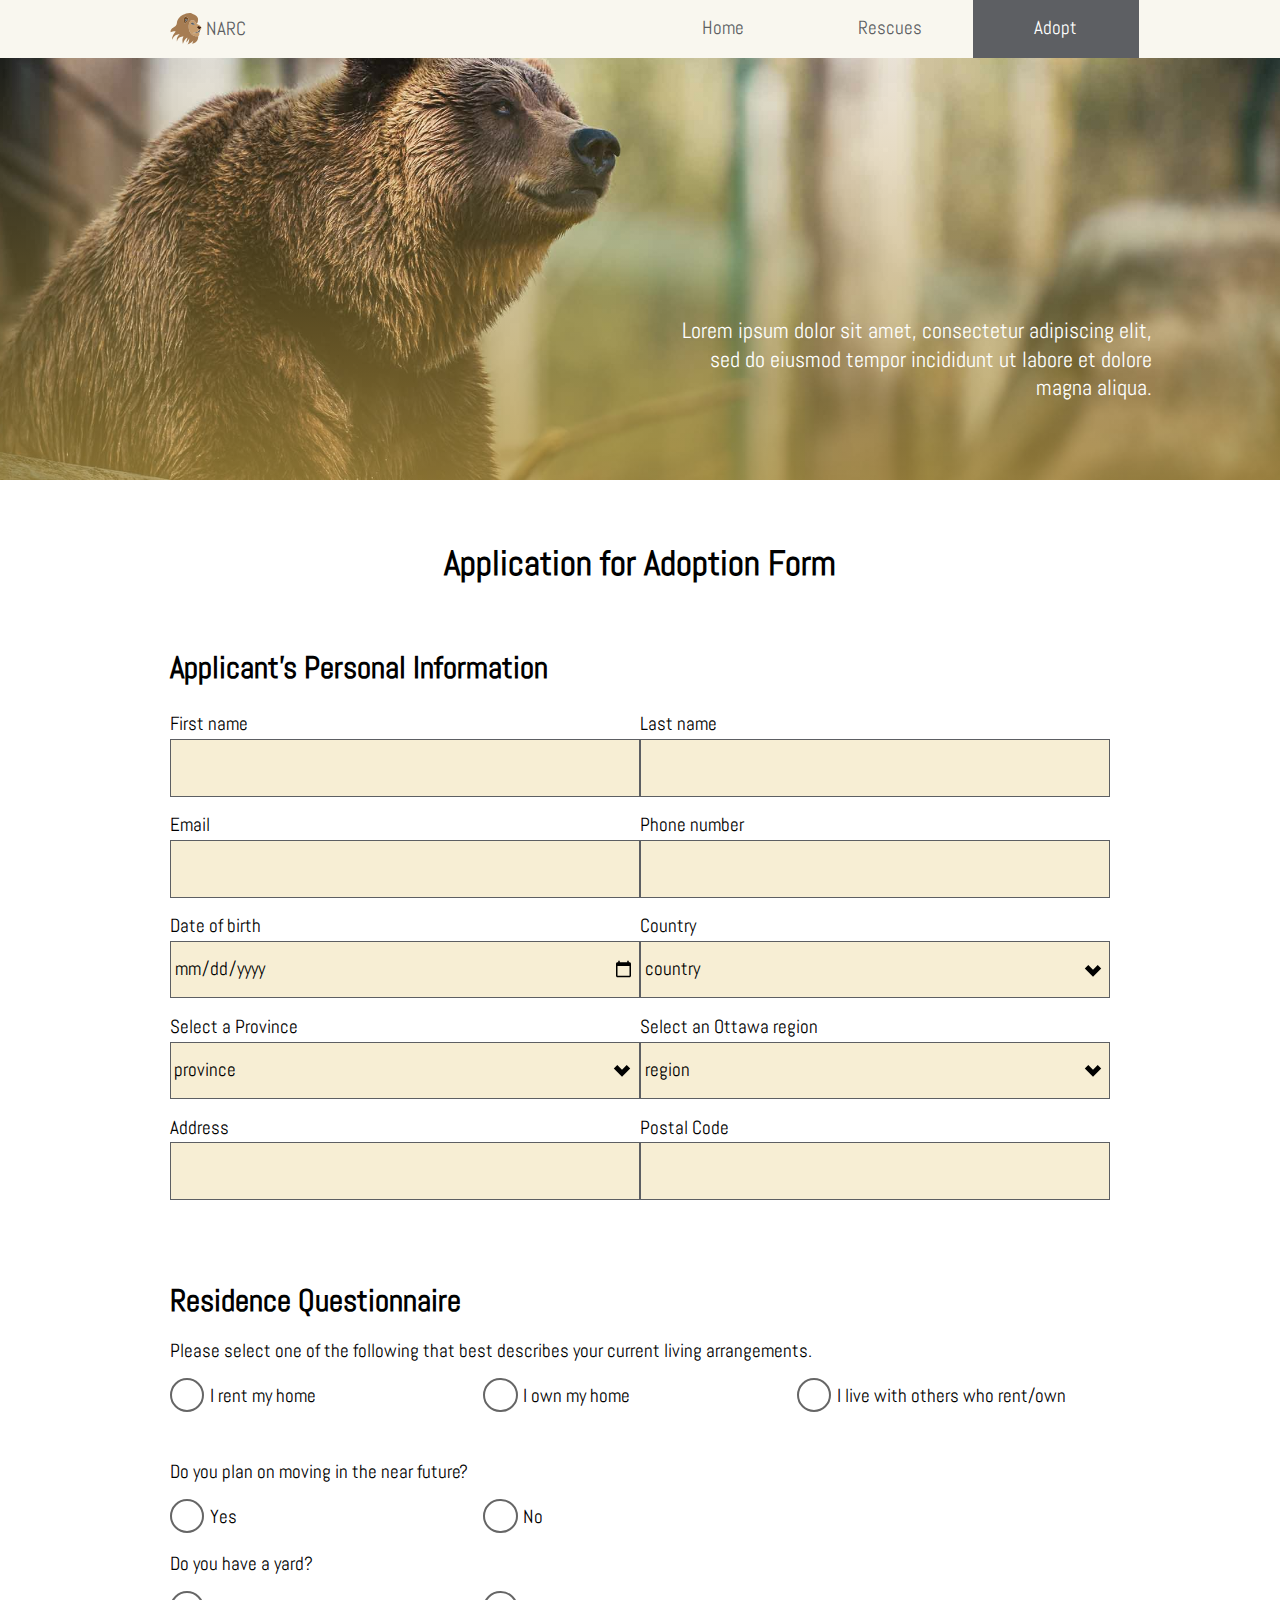
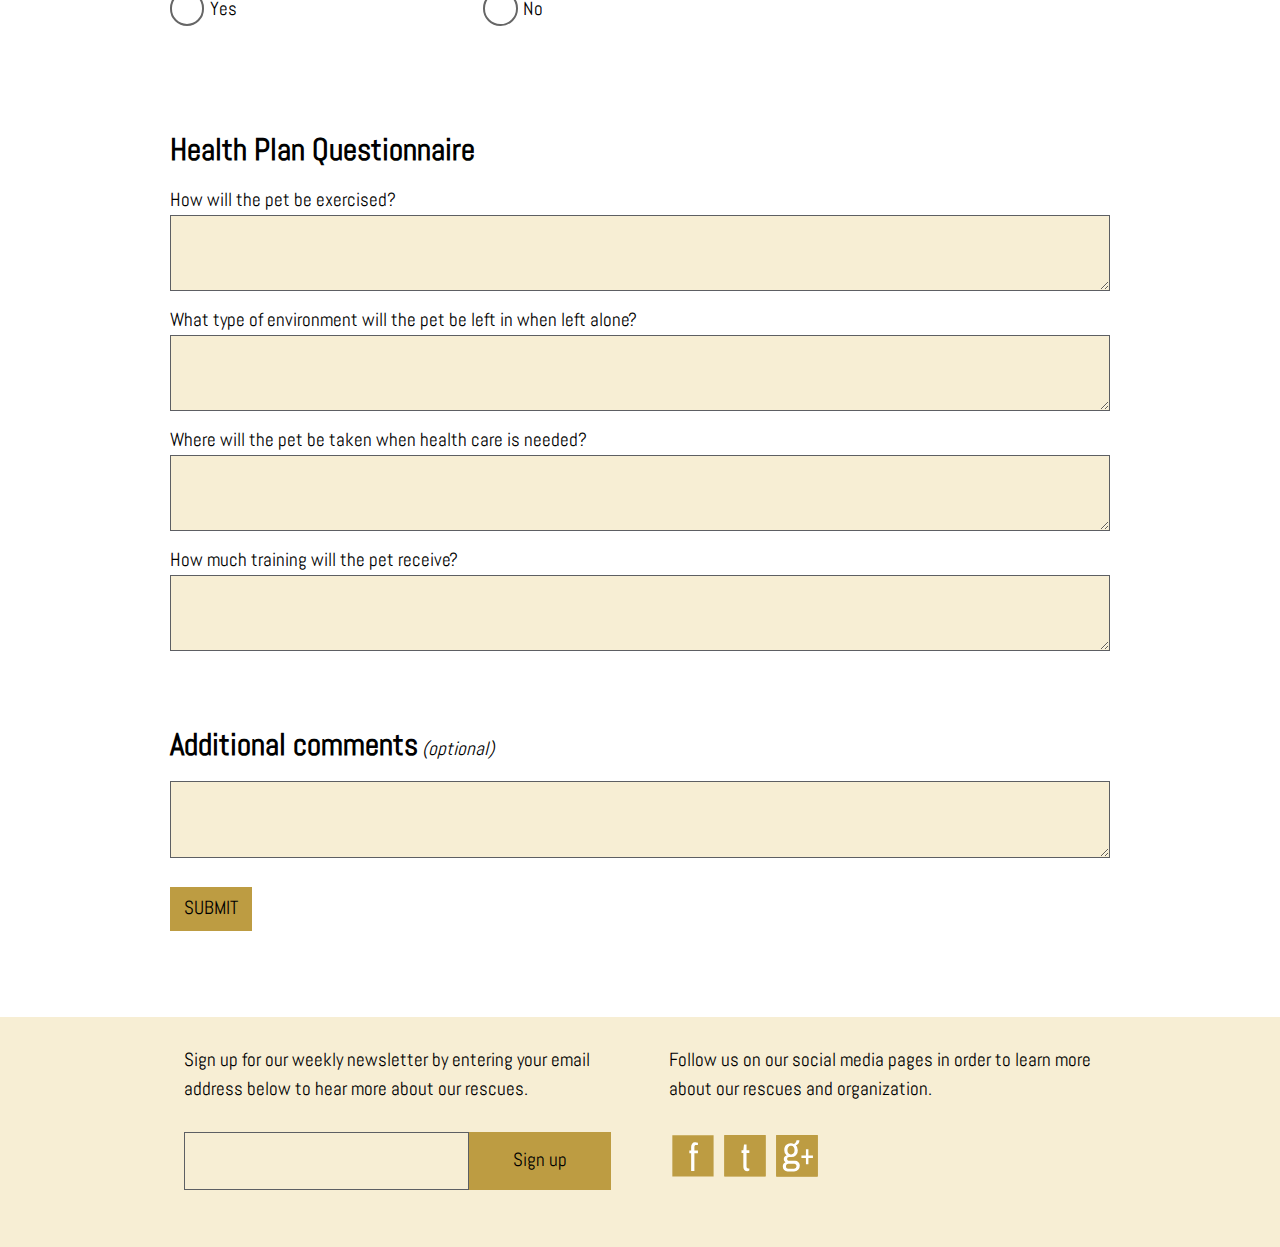
==== commit 4a286089: "Fix legend elements" ====
--- a/adopt.html
+++ b/adopt.html
@@ -118,9 +118,7 @@
         </fieldset>
         <fieldset class="grid push-2">
           <legend class="unit xs-1 s-1 m-1 l-1 xl-1 peta push-1-2">Residence Questionnaire</legend>
-          <div class="unit xs-1 s-1 m-1 l-1 xl-1 push-1-2">
-            <legend class="not-bold">Please select one of the following that best describes your current living arrangements.</legend>
-          </div>
+          <legend class="not-bold unit xs-1 s-1 m-1 l-1 xl-1 push-1-2">Please select one of the following that best describes your current living arrangements.</legend>
           <div class="unit xs-1 s-1 m-1 l-1 xl-1">
             <div class="grid push">
               <div class="unit xs-1 s-1 m-1-3 l-1-3 xl-1-3 radio-btn">
@@ -136,9 +134,7 @@
                 <label for="live">I live with others who rent/own</label>
               </div>
             </div>
-            <div class="unit xs-1 s-1 m-1 l-1 xl-1 push-1-2">
-              <legend class="not-bold">Do you plan on moving in the near future?</legend>
-            </div>
+            <legend class="not-bold unit xs-1 s-1 m-1 l-1 xl-1 push-1-2">Do you plan on moving in the near future?</legend>
             <div class="unit xs-1 s-1 m-1 l-1 xl-1 push">
               <div class="grid">
                 <div class="unit xs-1 s-1 m-1-3 l-1-3 xl-1-3 radio-btn">
@@ -150,10 +146,7 @@
                   <label class="push-1-2" for="no">No</label>
                 </div>
               </div>
-            </div>
-            <div class="unit xs-1 s-1 m-1 l-1 xl-1 push-1-2">
-              <legend class="not-bold">Do you have a yard?</legend>
-            </div>
+            <legend class="not-bold unit xs-1 s-1 m-1 l-1 xl-1 push-1-2">Do you have a yard?</legend>
             <div class="unit xs-1 s-1 m-1 l-1 xl-1 push">
               <div class="grid">
                 <div class="unit xs-1 s-1 m-1-3 l-1-3 xl-1-3 radio-btn">
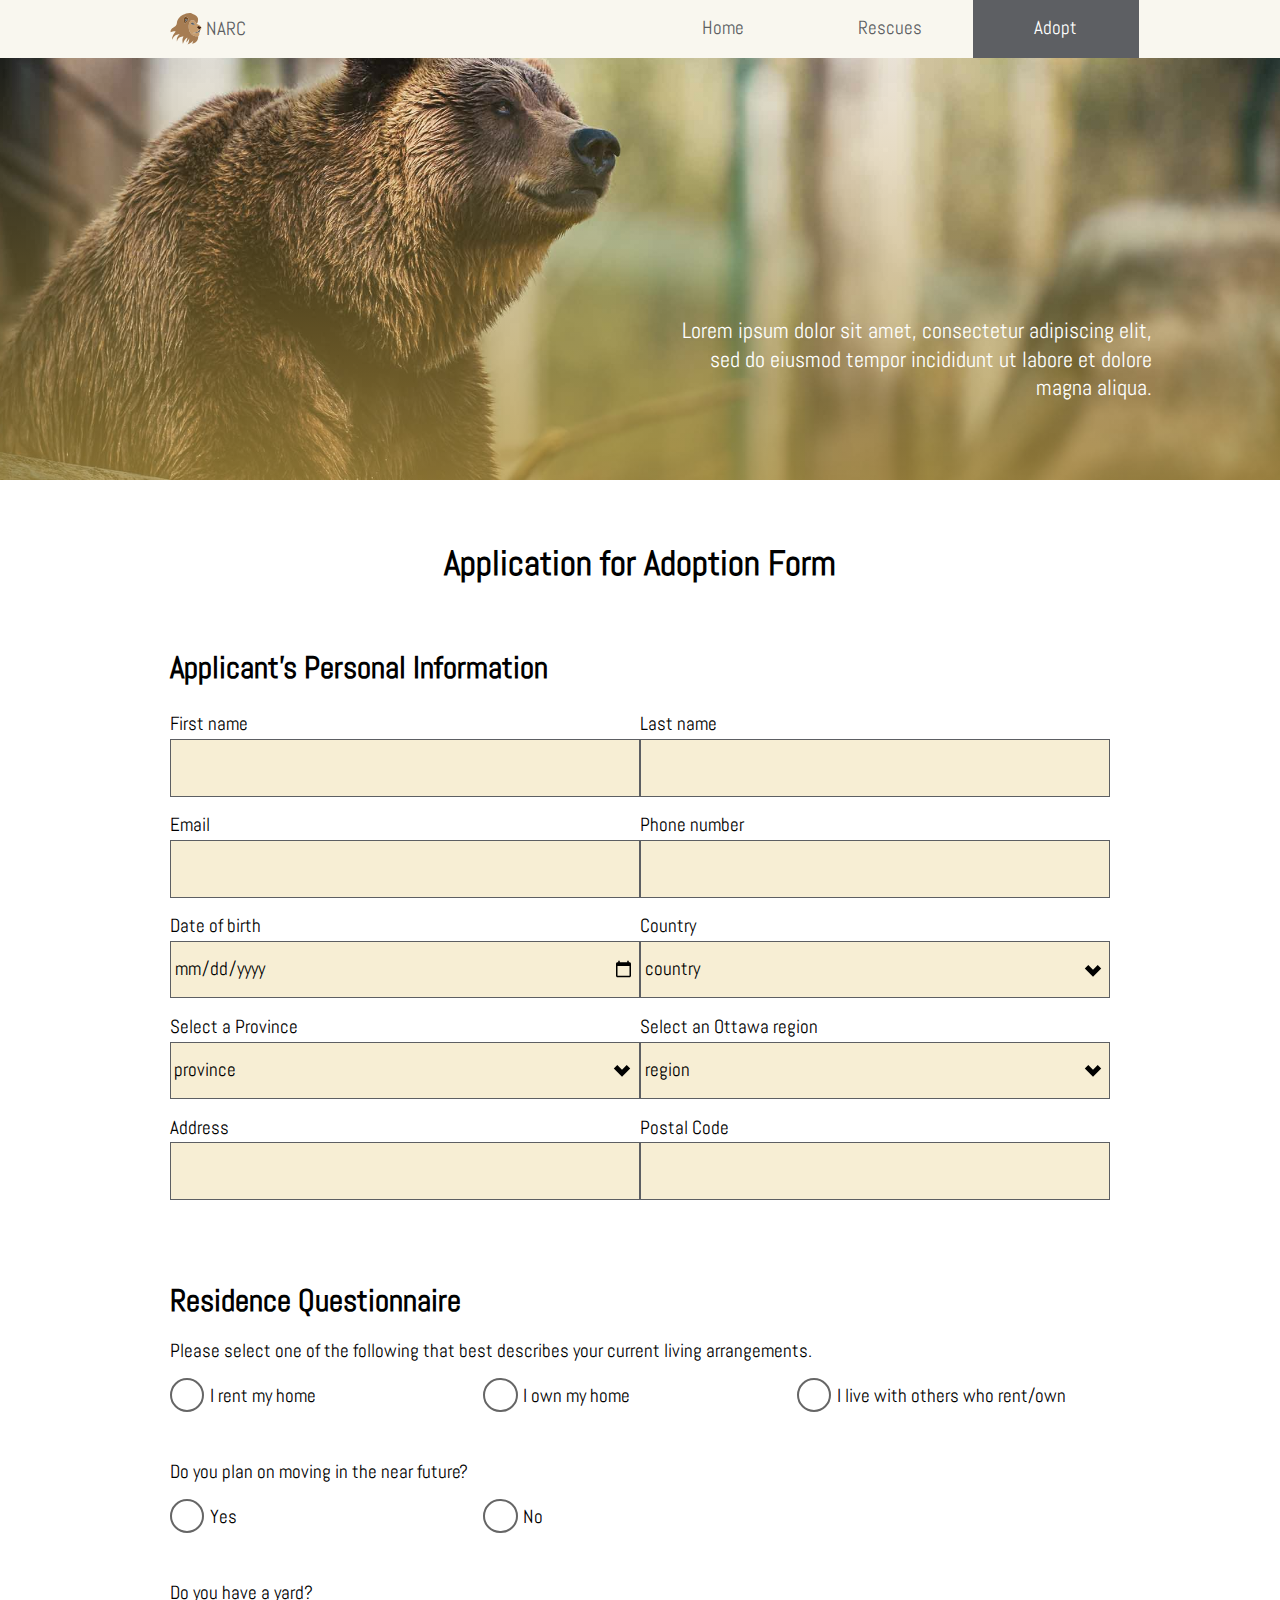
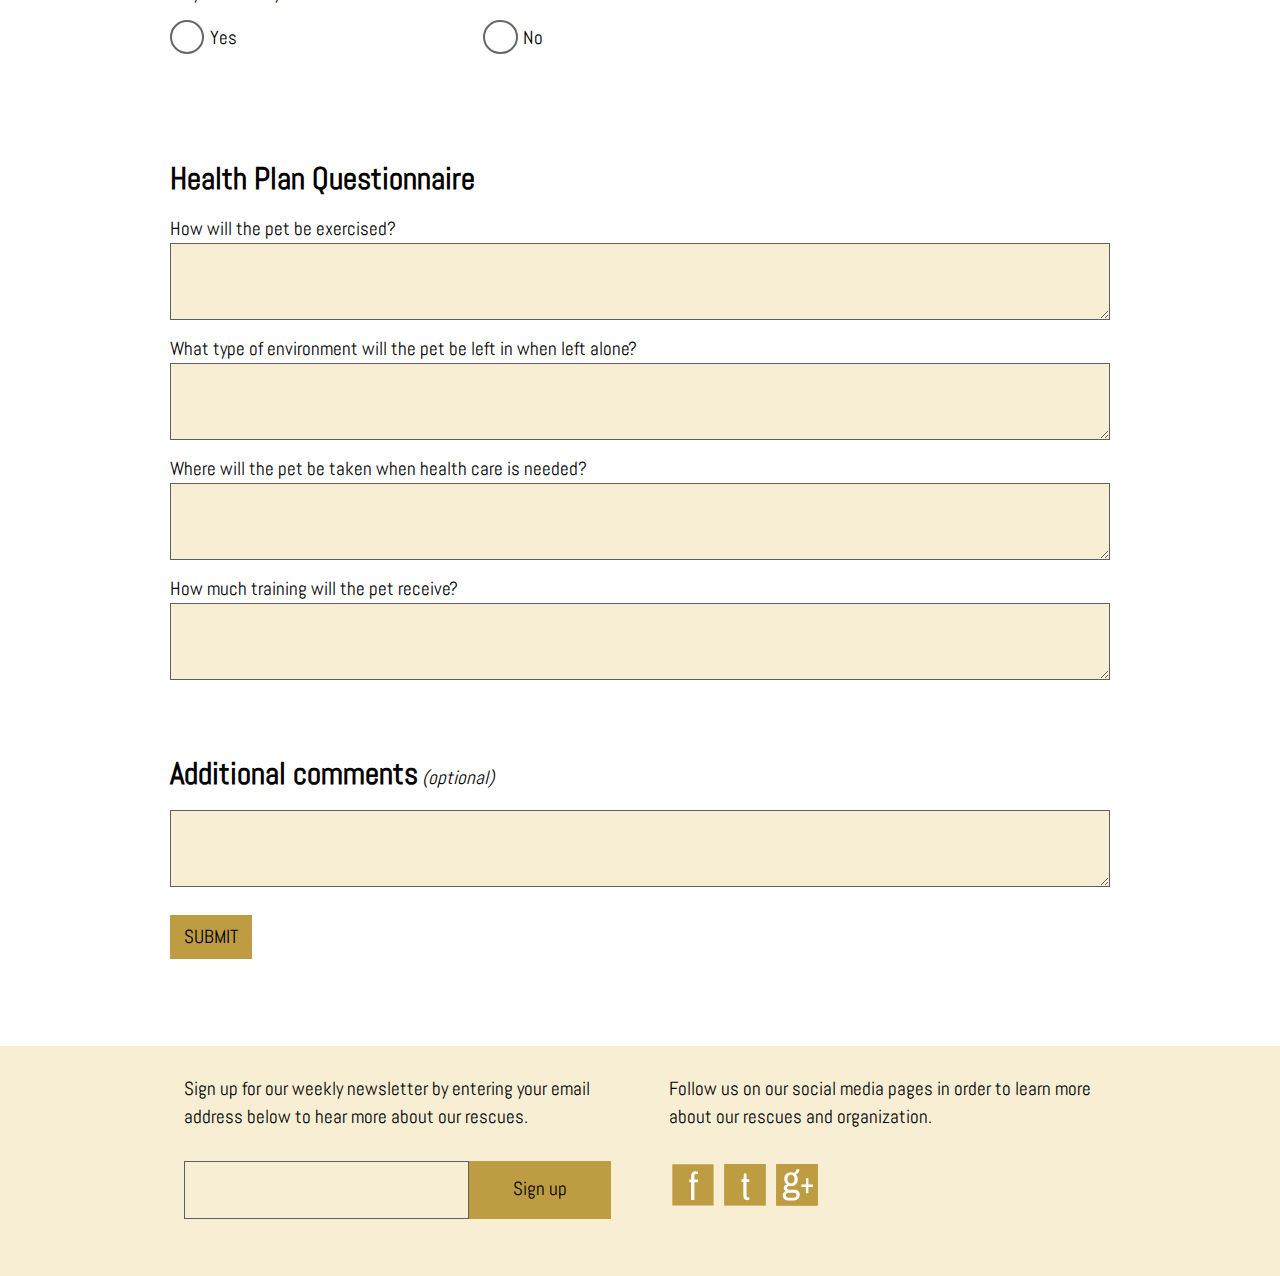
==== commit 9535a584: "Adjust more form elements" ====
--- a/adopt.html
+++ b/adopt.html
@@ -118,7 +118,7 @@
         </fieldset>
         <fieldset class="grid push-2">
           <legend class="unit xs-1 s-1 m-1 l-1 xl-1 peta push-1-2">Residence Questionnaire</legend>
-          <legend class="not-bold unit xs-1 s-1 m-1 l-1 xl-1 push-1-2">Please select one of the following that best describes your current living arrangements.</legend>
+          <h3 class="kilo not-bold unit xs-1 s-1 m-1 l-1 xl-1 push-1-2">Please select one of the following that best describes your current living arrangements.</h3>
           <div class="unit xs-1 s-1 m-1 l-1 xl-1">
             <div class="grid push">
               <div class="unit xs-1 s-1 m-1-3 l-1-3 xl-1-3 radio-btn">
@@ -134,7 +134,7 @@
                 <label for="live">I live with others who rent/own</label>
               </div>
             </div>
-            <legend class="not-bold unit xs-1 s-1 m-1 l-1 xl-1 push-1-2">Do you plan on moving in the near future?</legend>
+            <h3 class="kilo not-bold unit xs-1 s-1 m-1 l-1 xl-1 push-1-2">Do you plan on moving in the near future?</h3>
             <div class="unit xs-1 s-1 m-1 l-1 xl-1 push">
               <div class="grid">
                 <div class="unit xs-1 s-1 m-1-3 l-1-3 xl-1-3 radio-btn">
@@ -146,16 +146,17 @@
                   <label class="push-1-2" for="no">No</label>
                 </div>
               </div>
-            <legend class="not-bold unit xs-1 s-1 m-1 l-1 xl-1 push-1-2">Do you have a yard?</legend>
+            </div>
+            <h3 class="kilo not-bold unit xs-1 s-1 m-1 l-1 xl-1 push-1-2">Do you have a yard?</h3>
             <div class="unit xs-1 s-1 m-1 l-1 xl-1 push">
               <div class="grid">
                 <div class="unit xs-1 s-1 m-1-3 l-1-3 xl-1-3 radio-btn">
-                  <input type="radio" id="yes" name="radio">
-                  <label for="yes" class="push-1-2">Yes</label>
-                </div>
-                <div class="unit xs-1 s-1 m-1-3 l-1-3 xl-1-3 radio-btn">
-                  <input type="radio" id="no" name="radio">
-                  <label for="no" class="push-1-2">No</label>
+                  <input type="radio" id="yes-yard" name="radio">
+                  <label for="yes-yard" class="push-1-2">Yes</label>
+                </div>
+                <div class="unit xs-1 s-1 m-1-3 l-1-3 xl-1-3 radio-btn">
+                  <input type="radio" id="no-yard" name="radio">
+                  <label for="no-yard" class="push-1-2">No</label>
                 </div>
               </div>
             </div>
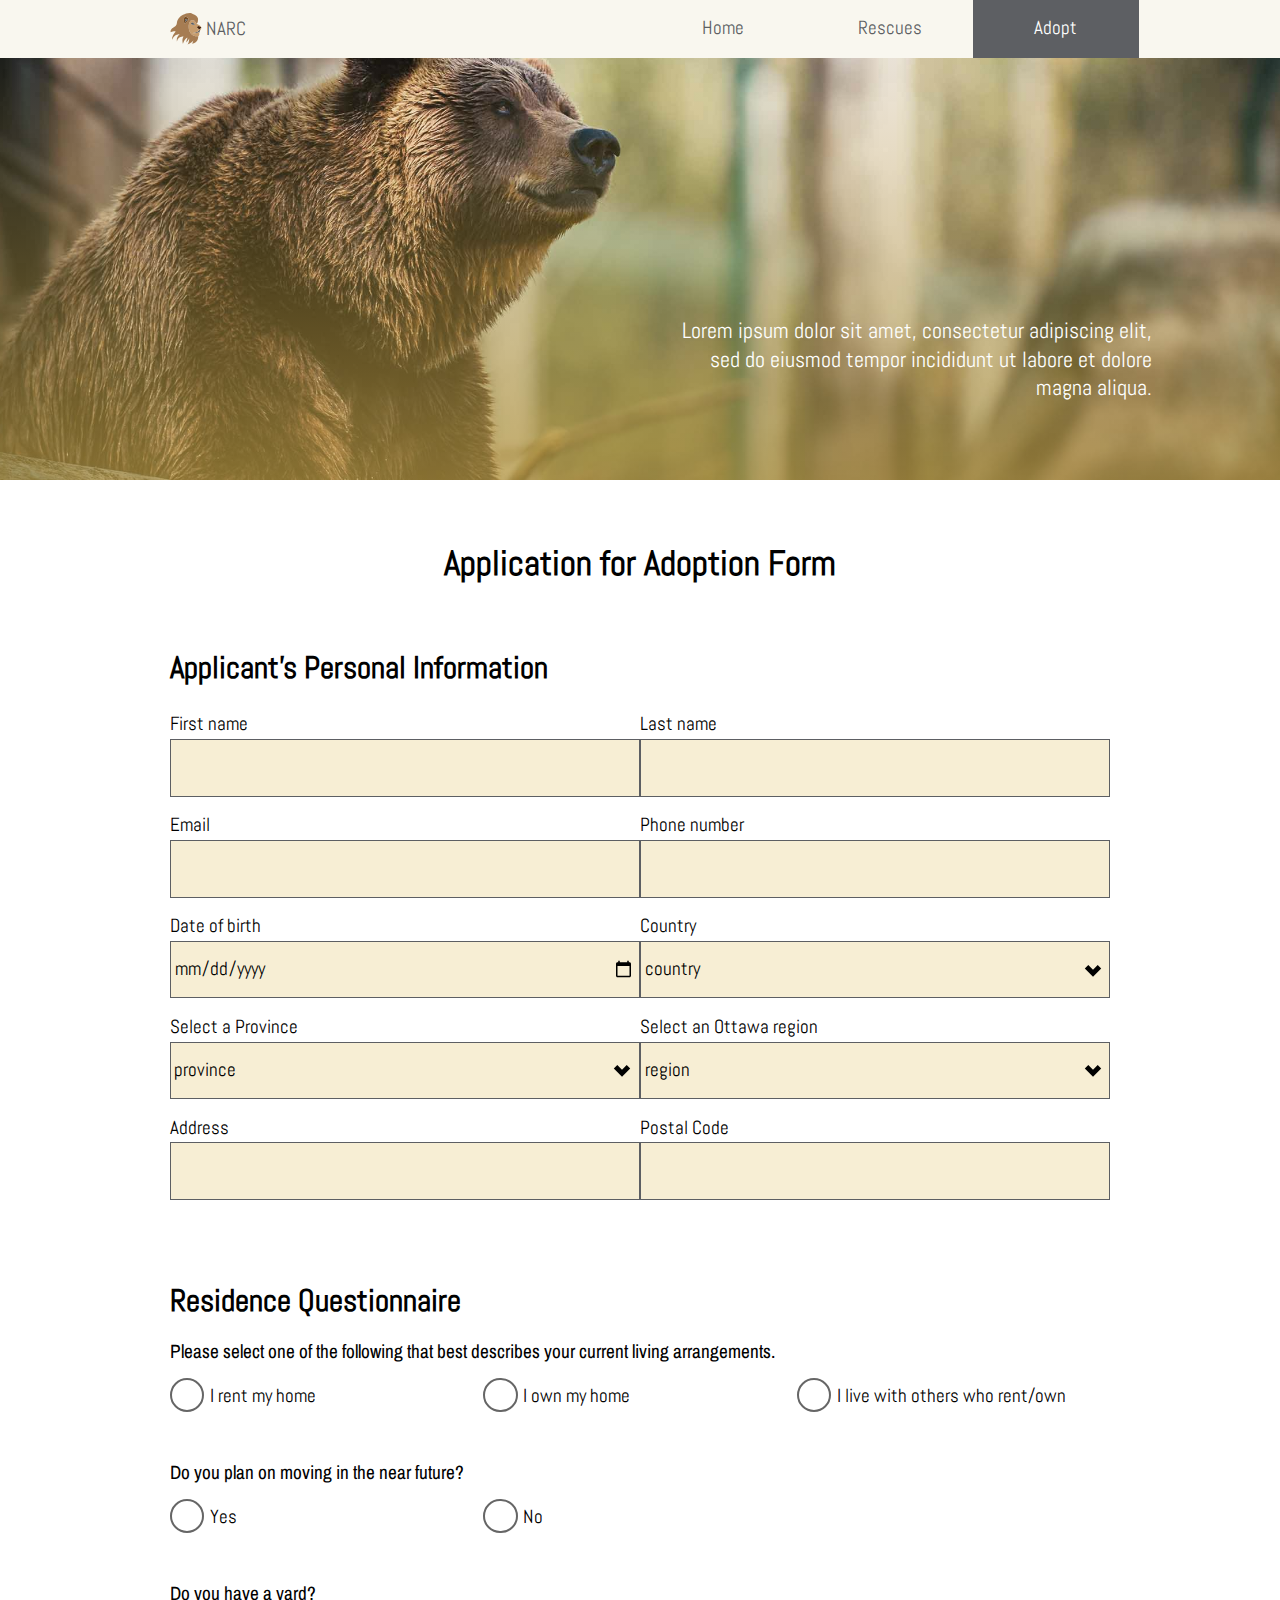
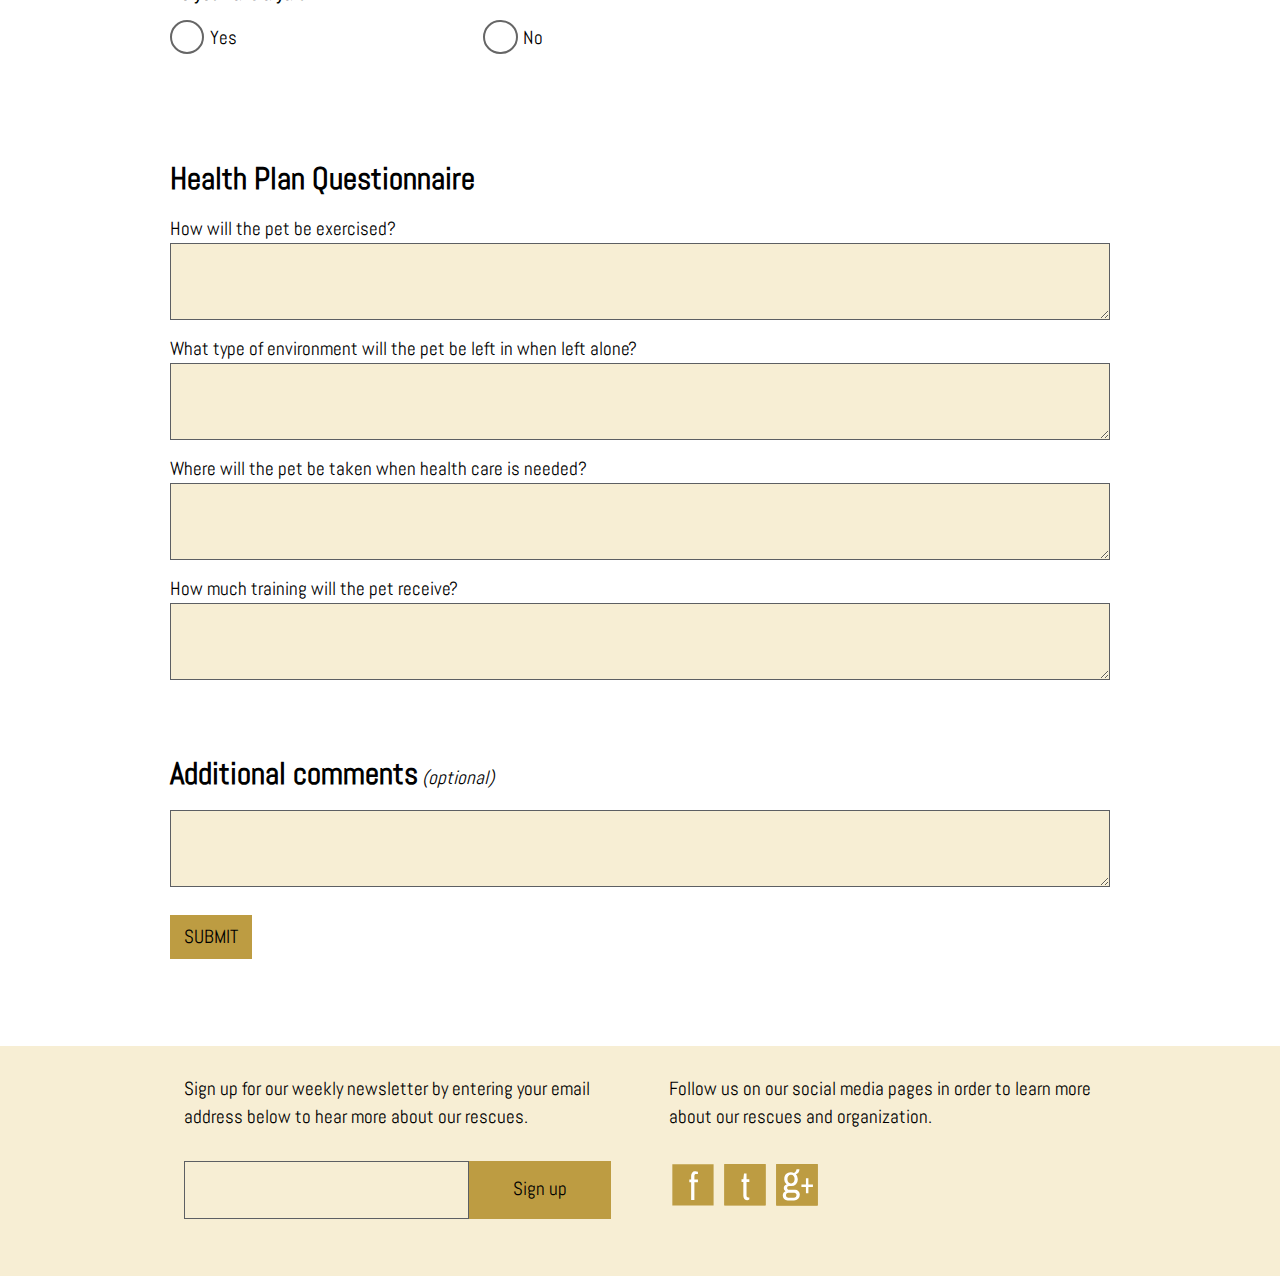
==== commit fcb0e47c: "Adjust heading levels" ====
--- a/adopt.html
+++ b/adopt.html
@@ -118,7 +118,7 @@
         </fieldset>
         <fieldset class="grid push-2">
           <legend class="unit xs-1 s-1 m-1 l-1 xl-1 peta push-1-2">Residence Questionnaire</legend>
-          <h3 class="kilo not-bold unit xs-1 s-1 m-1 l-1 xl-1 push-1-2">Please select one of the following that best describes your current living arrangements.</h3>
+          <h2 class="kilo not-bold unit xs-1 s-1 m-1 l-1 xl-1 push-1-2">Please select one of the following that best describes your current living arrangements.</h3>
           <div class="unit xs-1 s-1 m-1 l-1 xl-1">
             <div class="grid push">
               <div class="unit xs-1 s-1 m-1-3 l-1-3 xl-1-3 radio-btn">
@@ -134,7 +134,7 @@
                 <label for="live">I live with others who rent/own</label>
               </div>
             </div>
-            <h3 class="kilo not-bold unit xs-1 s-1 m-1 l-1 xl-1 push-1-2">Do you plan on moving in the near future?</h3>
+            <h2 class="kilo not-bold unit xs-1 s-1 m-1 l-1 xl-1 push-1-2">Do you plan on moving in the near future?</h3>
             <div class="unit xs-1 s-1 m-1 l-1 xl-1 push">
               <div class="grid">
                 <div class="unit xs-1 s-1 m-1-3 l-1-3 xl-1-3 radio-btn">
@@ -147,7 +147,7 @@
                 </div>
               </div>
             </div>
-            <h3 class="kilo not-bold unit xs-1 s-1 m-1 l-1 xl-1 push-1-2">Do you have a yard?</h3>
+            <h2 class="kilo not-bold unit xs-1 s-1 m-1 l-1 xl-1 push-1-2">Do you have a yard?</h3>
             <div class="unit xs-1 s-1 m-1 l-1 xl-1 push">
               <div class="grid">
                 <div class="unit xs-1 s-1 m-1-3 l-1-3 xl-1-3 radio-btn">
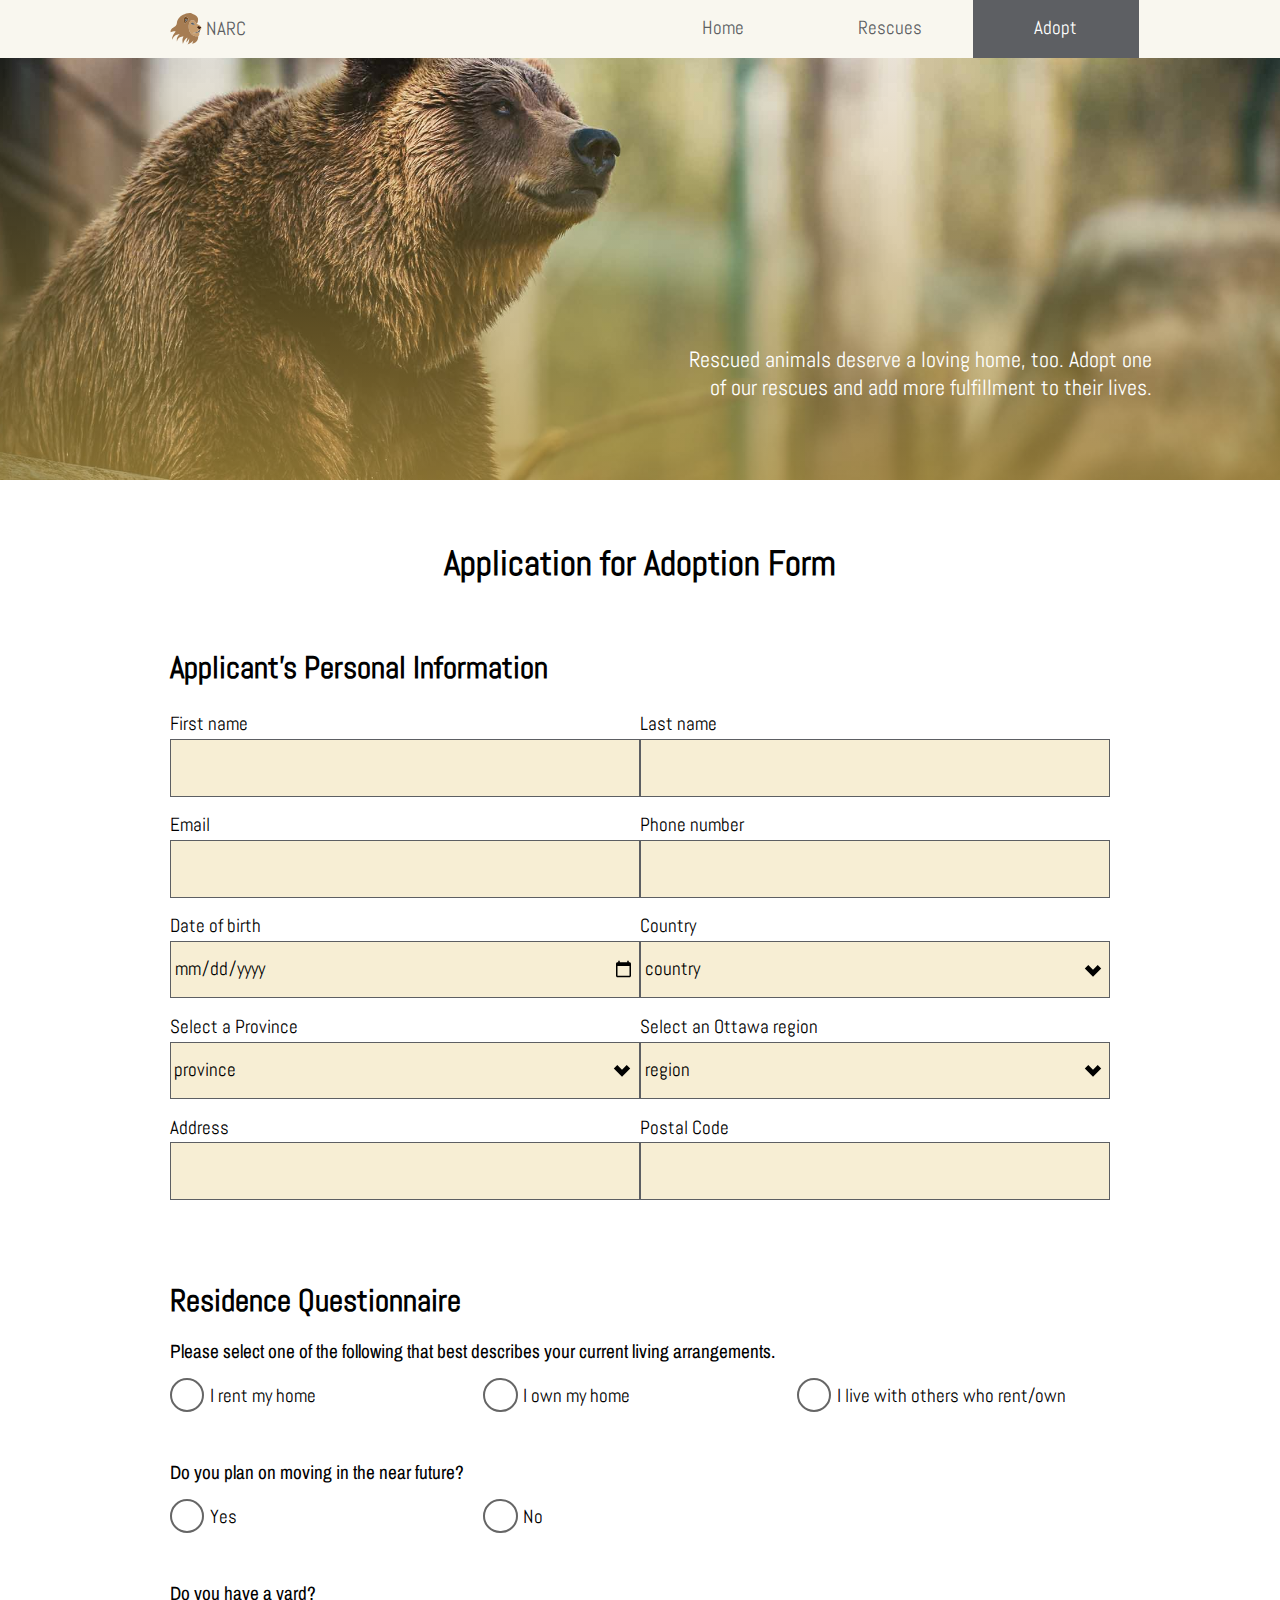
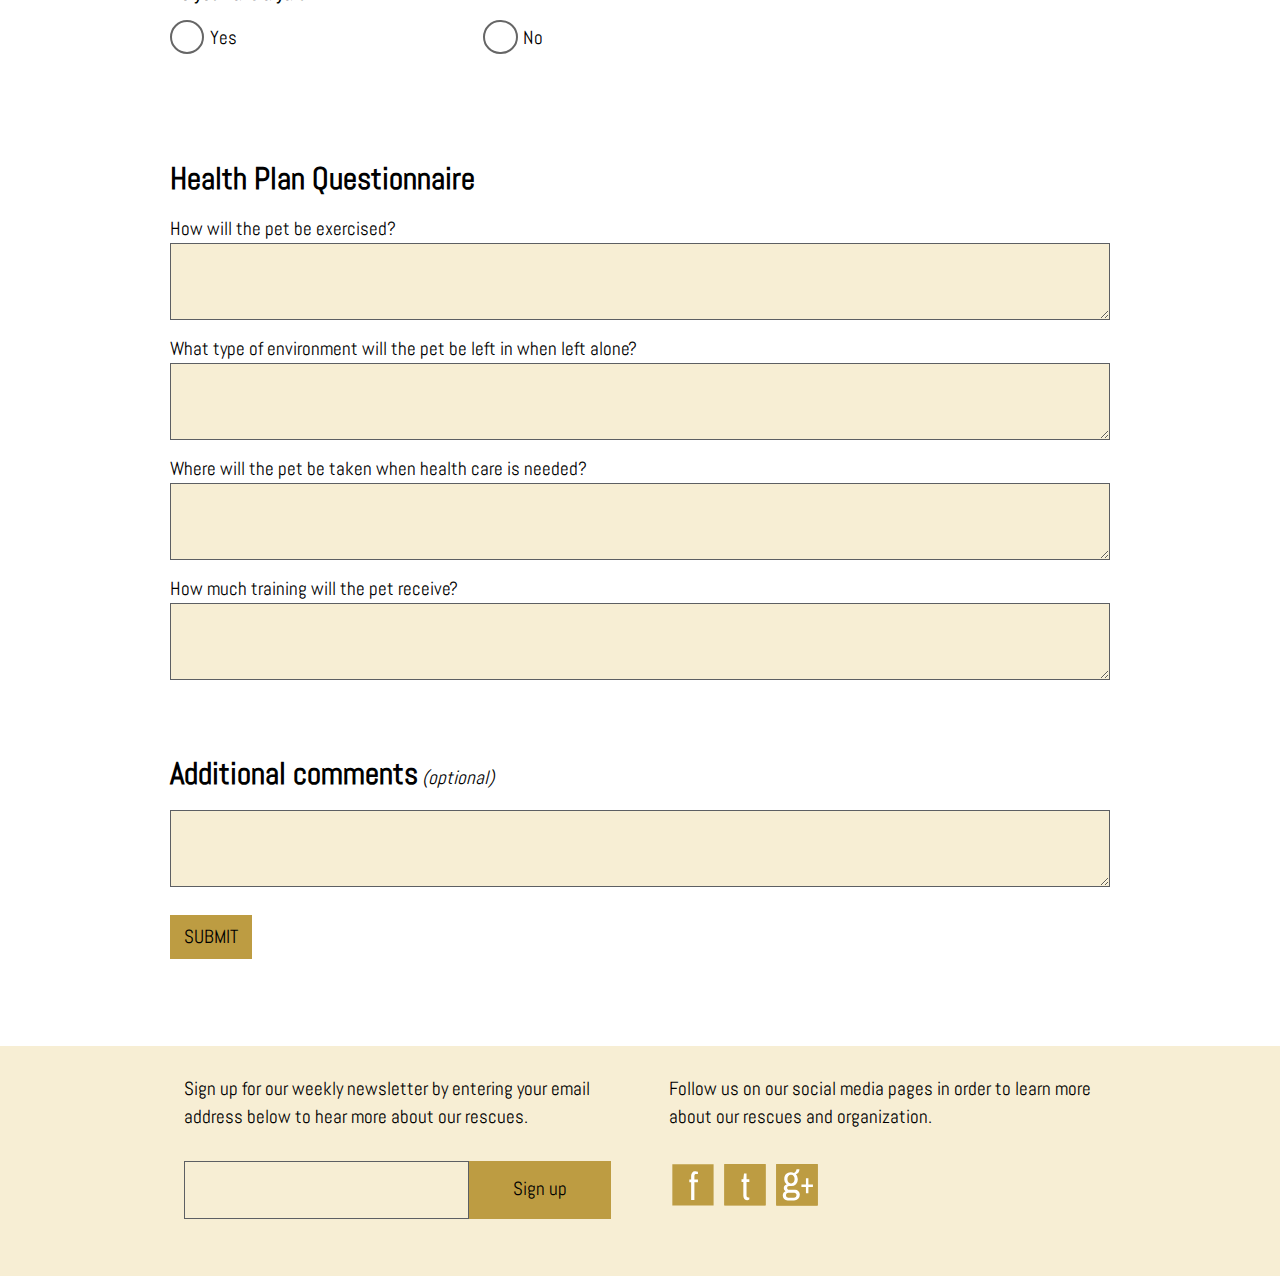
==== commit 4d66bcf7: "Add more content to the file" ====
--- a/adopt.html
+++ b/adopt.html
@@ -46,7 +46,7 @@
     <!-- banner stuff -->
     <div class="grid banner-bear relative push-2">
       <div class="unit xs-1 s-1 m-1 l-1 xl-1 banner-content pin-right-bottom text-right">
-        <p class="mega">Lorem ipsum dolor sit amet, consectetur adipiscing elit, sed do eiusmod tempor incididunt ut labore et dolore magna aliqua.</p>
+        <p class="mega">Rescued animals deserve a loving home, too. Adopt one of our rescues and add more fulfillment to their lives.</p>
       </div>
     </div>
 
@@ -118,7 +118,7 @@
         </fieldset>
         <fieldset class="grid push-2">
           <legend class="unit xs-1 s-1 m-1 l-1 xl-1 peta push-1-2">Residence Questionnaire</legend>
-          <h2 class="kilo not-bold unit xs-1 s-1 m-1 l-1 xl-1 push-1-2">Please select one of the following that best describes your current living arrangements.</h3>
+          <h2 class="kilo not-bold unit xs-1 s-1 m-1 l-1 xl-1 push-1-2">Please select one of the following that best describes your current living arrangements.</h2>
           <div class="unit xs-1 s-1 m-1 l-1 xl-1">
             <div class="grid push">
               <div class="unit xs-1 s-1 m-1-3 l-1-3 xl-1-3 radio-btn">
@@ -134,7 +134,7 @@
                 <label for="live">I live with others who rent/own</label>
               </div>
             </div>
-            <h2 class="kilo not-bold unit xs-1 s-1 m-1 l-1 xl-1 push-1-2">Do you plan on moving in the near future?</h3>
+            <h2 class="kilo not-bold unit xs-1 s-1 m-1 l-1 xl-1 push-1-2">Do you plan on moving in the near future?</h2>
             <div class="unit xs-1 s-1 m-1 l-1 xl-1 push">
               <div class="grid">
                 <div class="unit xs-1 s-1 m-1-3 l-1-3 xl-1-3 radio-btn">
@@ -147,7 +147,7 @@
                 </div>
               </div>
             </div>
-            <h2 class="kilo not-bold unit xs-1 s-1 m-1 l-1 xl-1 push-1-2">Do you have a yard?</h3>
+            <h2 class="kilo not-bold unit xs-1 s-1 m-1 l-1 xl-1 push-1-2">Do you have a yard?</h2>
             <div class="unit xs-1 s-1 m-1 l-1 xl-1 push">
               <div class="grid">
                 <div class="unit xs-1 s-1 m-1-3 l-1-3 xl-1-3 radio-btn">
@@ -193,8 +193,8 @@
     <section class="grid gutter-1-2 wrapper">
       <div class="unit xs-1 s-1 m-1-2 l-1-2 xl-1-2 gutter push-2">
         <form method="post" action="//formspree.io/dano0015@algonquinlive.com" class="grid">
-          <label id="email-address" class="unit xs-1 s-1 m-1 l-1 xl-1 push" for="email">Sign up for our weekly newsletter by entering your email address below to hear more about our rescues.</label>
-          <input id="email-address-input" class="form-item unit xs-1 s-1 m-2-3 l-2-3 xl-2-3" type="email" required>
+          <label class="unit xs-1 s-1 m-1 l-1 xl-1 push" for="email-address">Sign up for our weekly newsletter by entering your email address below to hear more about our rescues.</label>
+          <input id="email-address" class="form-item unit xs-1 s-1 m-2-3 l-2-3 xl-2-3" type="email" required>
           <button class="btn btn-ghost unit xs-1 s-1 m-1-3 l-1-3 xl-1-3" type="submit" aria-label="submit email address form">Sign up</button>
         </form>
       </div>
